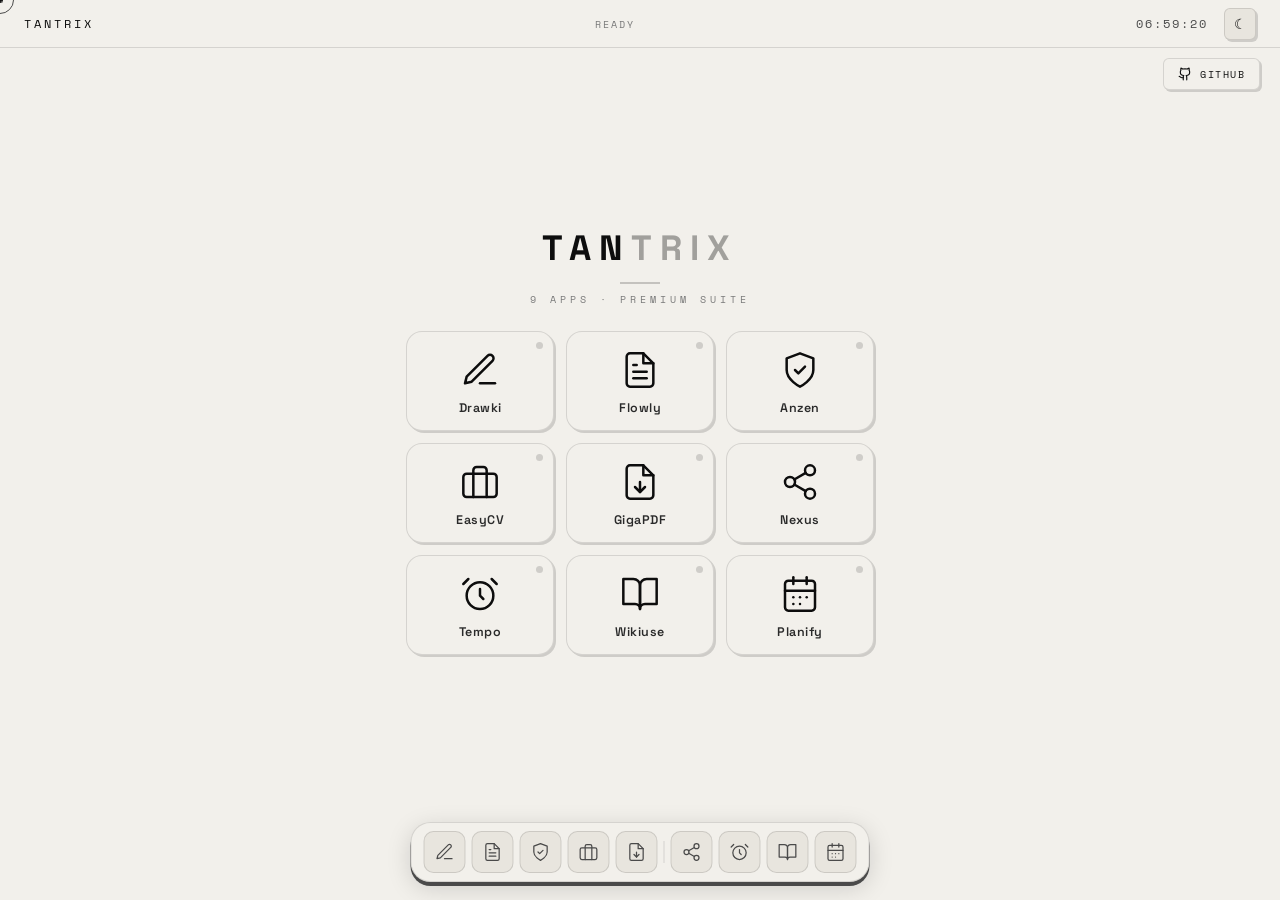
==== index.html @ 6dca3e29 "Update index.html" ====
<!DOCTYPE html>
<html lang="en">
<head>
<meta charset="UTF-8">
<meta name="viewport" content="width=device-width, initial-scale=1.0">
<title>Tantrix</title>
<link rel="preconnect" href="https://fonts.googleapis.com">
<link href="https://fonts.googleapis.com/css2?family=Space+Grotesk:wght@400;500;600;700&family=Space+Mono:wght@400;700&display=swap" rel="stylesheet">
<link rel="icon" href="/icon.png" sizes="48x48">
<style>
:root {
  --ink: #0d0d0d;
  --ink2: #2a2a2a;
  --ink3: #4a4a4a;
  --ink4: #7a7a7a;
  --paper: #f2f0eb;
  --paper2: #e8e5de;
  --paper3: #d8d5ce;
  --accent: #0d0d0d;
  --border: rgba(0,0,0,0.12);
  --shadow: 2px 2px 0 rgba(0,0,0,0.15);
  color-scheme: light dark;
}
[data-theme="dark"] {
  --ink: #f0ede6;
  --ink2: #d0cdc6;
  --ink3: #a0a09a;
  --ink4: #666662;
  --paper: #0f0f0e;
  --paper2: #1a1a18;
  --paper3: #242422;
  --border: rgba(255,255,255,0.1);
  --shadow: 2px 2px 0 rgba(255,255,255,0.06);
}
*, *::before, *::after { box-sizing: border-box; margin: 0; padding: 0; }
html, body {
  width: 100%; min-height: 100vh;
  background: var(--paper);
  color: var(--ink);
  font-family: 'Space Grotesk', sans-serif;
  cursor: none;
  user-select: none;
  overflow-x: hidden;
  transition: background 0.3s, color 0.3s;
}

/* CURSOR */
#cur-dot, #cur-ring {
  position: fixed;
  border-radius: 50%;
  pointer-events: none;
  z-index: 99999;
  transform: translate(-50%,-50%);
  top: 0; left: 0;
  will-change: transform;
}
#cur-dot {
  width: 5px; height: 5px;
  background: var(--ink);
  transition: transform .08s, opacity .2s;
}
#cur-ring {
  width: 28px; height: 28px;
  border: 1.5px solid var(--ink3);
  transition: width .22s cubic-bezier(.23,1,.32,1), height .22s cubic-bezier(.23,1,.32,1), border-color .22s, opacity .2s;
}
body.hovering #cur-ring { width: 44px; height: 44px; border-color: var(--ink); }
body.clicking #cur-dot { transform: translate(-50%,-50%) scale(2); background: var(--ink2); }

/* TOPBAR */
#topbar {
  position: fixed; top: 0; left: 0; right: 0; z-index: 200;
  height: 48px;
  display: flex; align-items: center; justify-content: space-between;
  padding: 0 24px;
  background: var(--paper);
  border-bottom: 1px solid var(--border);
  animation: slideDown .5s cubic-bezier(.23,1,.32,1) backwards;
}
@keyframes slideDown { from { transform: translateY(-100%); opacity: 0; } to { transform: translateY(0); opacity: 1; } }
.topbar-logo {
  font-family: 'Space Mono', monospace;
  font-size: .72rem; letter-spacing: 3px; text-transform: uppercase;
  color: var(--ink); display: flex; align-items: center; gap: 10px;
}
.logo-mark {
  width: 20px; height: 20px;
  border: 1.5px solid var(--ink);
  border-radius: 4px;
  display: flex; align-items: center; justify-content: center;
}
.logo-mark-inner { width: 8px; height: 8px; background: var(--ink); border-radius: 2px; }
.topbar-status {
  font-family: 'Space Mono', monospace;
  font-size: .65rem; letter-spacing: 2px; color: var(--ink4); text-transform: uppercase;
}
.topbar-right { display: flex; align-items: center; gap: 16px; }
#clock {
  font-family: 'Space Mono', monospace;
  font-size: .72rem; color: var(--ink3); letter-spacing: 2px;
}
#themeBtn {
  width: 32px; height: 32px;
  border: 1px solid var(--border);
  border-radius: 6px;
  background: var(--paper2);
  color: var(--ink);
  cursor: pointer;
  display: flex; align-items: center; justify-content: center;
  font-size: 14px;
  transition: background .2s, border-color .2s;
  box-shadow: var(--shadow);
}
#themeBtn:hover { background: var(--paper3); }

/* GITHUB BUTTON */
.git-btn {
  position: fixed; top: 58px; right: 20px; z-index: 201;
  display: flex; align-items: center; gap: 8px;
  padding: 7px 14px;
  font-family: 'Space Mono', monospace;
  font-size: .65rem; letter-spacing: 1.5px; text-transform: uppercase;
  text-decoration: none; color: var(--ink);
  background: var(--paper);
  border: 1px solid var(--border);
  border-radius: 6px;
  box-shadow: var(--shadow);
  transition: transform .12s, box-shadow .12s;
  animation: fadeInRight .6s .2s cubic-bezier(.23,1,.32,1) backwards;
}
@keyframes fadeInRight { from { transform: translateX(20px); opacity: 0; } to { transform: translateX(0); opacity: 1; } }
.git-btn:hover { transform: translate(-1px,-1px); box-shadow: 3px 3px 0 var(--ink3); }
.git-btn:active { transform: translate(1px,1px); box-shadow: 0 0 0 transparent; }
.git-btn svg { width: 14px; height: 14px; flex-shrink: 0; stroke: var(--ink); }

/* MAIN */
#stage {
  position: relative; z-index: 10;
  display: flex; flex-direction: column;
  align-items: center; justify-content: center;
  min-height: 100vh;
  padding: 60px 24px 80px;
  gap: 1.5rem;
}

/* WORDMARK */
.wordmark { text-align: center; animation: wordmarkIn .7s cubic-bezier(.23,1,.32,1) .1s backwards; }
@keyframes wordmarkIn { from { opacity: 0; transform: translateY(-16px); } to { opacity: 1; transform: translateY(0); } }
.wordmark h1 {
  font-size: clamp(1.4rem, 3.5vw, 2.2rem);
  font-weight: 700; letter-spacing: 8px; text-transform: uppercase; color: var(--ink);
}
.wordmark h1 span { opacity: 0.35; }
.wordmark p {
  font-family: 'Space Mono', monospace;
  font-size: .62rem; letter-spacing: 4px; color: var(--ink4);
  margin-top: 8px; text-transform: uppercase;
}
.wordmark-line {
  width: 40px; height: 1.5px; background: var(--ink); margin: 12px auto 0; opacity: 0.2;
}

/* APP GRID */
.app-grid {
  display: grid;
  grid-template-columns: repeat(3, 148px);
  gap: 12px;
  animation: gridIn .6s cubic-bezier(.23,1,.32,1) .2s backwards;
}
@keyframes gridIn { from { opacity: 0; transform: translateY(20px); } to { opacity: 1; transform: translateY(0); } }
@media (max-width: 520px) { .app-grid { grid-template-columns: repeat(3, 1fr); width: 100%; } }
@media (max-width: 360px) { .app-grid { grid-template-columns: repeat(2, 130px); gap: 10px; } }

.app-card {
  position: relative;
  padding: 18px 14px 14px;
  background: var(--paper);
  border: 1px solid var(--border);
  border-radius: 16px;
  display: flex; flex-direction: column;
  align-items: center; gap: 10px;
  cursor: pointer;
  box-shadow: var(--shadow);
  transition: transform .25s cubic-bezier(.23,1,.32,1), box-shadow .25s, background .2s;
  animation: cardPop .5s cubic-bezier(.23,1,.32,1) backwards;
  overflow: hidden;
}
@keyframes cardPop { from { opacity: 0; transform: translateY(12px) scale(.96); } to { opacity: 1; transform: translateY(0) scale(1); } }
.app-card:hover {
  transform: translate(-2px,-3px);
  box-shadow: 4px 5px 0 var(--ink3);
  background: var(--paper2);
}
.app-card:active {
  transform: translate(1px,1px);
  box-shadow: 1px 1px 0 var(--ink4);
}
.app-card-tag {
  position: absolute; top: 10px; right: 10px;
  width: 7px; height: 7px; border-radius: 50%;
  background: var(--ink); opacity: 0.15;
}
.app-card:hover .app-card-tag { opacity: 0.6; }
.app-icon {
  width: 40px; height: 40px; color: var(--ink);
  transition: transform .25s cubic-bezier(.23,1,.32,1);
}
.app-icon svg { width: 100%; height: 100%; stroke-width: 1.5; }
.app-card:hover .app-icon { transform: scale(1.1) translateY(-2px); }
.app-label {
  font-size: .78rem; font-weight: 600; letter-spacing: .5px; color: var(--ink2);
  transition: color .2s;
}
.app-card:hover .app-label { color: var(--ink); }

/* RIPPLE */
.ripple {
  position: absolute; border-radius: 50%;
  background: rgba(0,0,0,0.06);
  transform: scale(0);
  animation: rippleAnim .5s ease-out forwards;
  pointer-events: none; z-index: 5;
}
[data-theme="dark"] .ripple { background: rgba(255,255,255,0.06); }
@keyframes rippleAnim { to { transform: scale(5); opacity: 0; } }

/* DOCK */
.dock-wrap {
  position: fixed; bottom: 18px; left: 50%;
  transform: translateX(-50%); z-index: 200;
  animation: dockUp .6s cubic-bezier(.23,1,.32,1) .35s backwards;
}
@keyframes dockUp { from { transform: translate(-50%, 50px); opacity: 0; } to { transform: translate(-50%, 0); opacity: 1; } }
.dock {
  display: flex; align-items: flex-end; gap: 6px;
  padding: 8px 12px;
  background: var(--paper);
  border: 1px solid var(--border);
  border-radius: 20px;
  box-shadow: 0 4px 0 var(--ink3), 0 6px 24px rgba(0,0,0,0.15);
}
.di {
  position: relative;
  width: 42px; height: 42px;
  border-radius: 10px;
  background: var(--paper2);
  border: 1px solid var(--border);
  display: flex; align-items: center; justify-content: center;
  color: var(--ink3); cursor: pointer;
  transform-origin: bottom center;
  transition: background .18s, color .18s, border-color .18s;
  flex-shrink: 0;
}
.di svg { width: 20px; height: 20px; stroke-width: 1.5; }
.di:hover { background: var(--paper3); color: var(--ink); border-color: var(--ink4); }
.di-tip {
  position: absolute; bottom: calc(100% + 10px);
  left: 50%; transform: translateX(-50%) translateY(6px);
  background: var(--ink); color: var(--paper);
  padding: 4px 10px; border-radius: 6px;
  font-size: .65rem; font-weight: 600; letter-spacing: .5px; white-space: nowrap;
  pointer-events: none; opacity: 0;
  transition: opacity .15s, transform .15s cubic-bezier(.23,1,.32,1);
}
.di-tip::after {
  content: ''; position: absolute; top: 100%; left: 50%;
  transform: translateX(-50%);
  border: 4px solid transparent; border-top-color: var(--ink);
}
.di:hover .di-tip { opacity: 1; transform: translateX(-50%) translateY(0); }
.dock-sep { width: 1px; height: 22px; background: var(--border); align-self: center; flex-shrink: 0; }

/* LOADER */
#loader {
  position: fixed; inset: 0;
  background: var(--paper);
  z-index: 9998;
  display: flex; flex-direction: column;
  align-items: center; justify-content: center; gap: 20px;
  pointer-events: none; opacity: 0;
  transition: opacity .25s ease;
}
#loader.show { opacity: 1; pointer-events: auto; }
.loader-icon { width: 56px; height: 56px; color: var(--ink); animation: loaderFloat 2s ease-in-out infinite; }
.loader-icon svg { width: 100%; height: 100%; stroke-width: 1.4; }
@keyframes loaderFloat { 0%,100% { transform: translateY(0); } 50% { transform: translateY(-8px); } }
.loader-name {
  font-family: 'Space Mono', monospace;
  font-size: .75rem; letter-spacing: 3px; text-transform: uppercase; color: var(--ink3);
}
.loader-bar-bg { width: 180px; height: 2px; background: var(--paper3); border-radius: 2px; overflow: hidden; }
.loader-bar-fill { height: 100%; width: 0%; background: var(--ink); border-radius: 2px; transition: width .75s cubic-bezier(.65,0,.35,1); }

/* STAGGER */
.stagger-1 { animation-delay: .04s !important; }
.stagger-2 { animation-delay: .08s !important; }
.stagger-3 { animation-delay: .12s !important; }
.stagger-4 { animation-delay: .16s !important; }
.stagger-5 { animation-delay: .20s !important; }
.stagger-6 { animation-delay: .24s !important; }
.stagger-7 { animation-delay: .28s !important; }
.stagger-8 { animation-delay: .32s !important; }
.stagger-9 { animation-delay: .36s !important; }
</style>
</head>
<body>

<div id="cur-dot"></div>
<div id="cur-ring"></div>

<header id="topbar">
  <div class="topbar-logo">
    Tantrix
  </div>
  <div class="topbar-status" id="statusText">Ready</div>
  <div class="topbar-right">
    <div id="clock">--:--:--</div>
    <button id="themeBtn" class="hover-target" title="Toggle theme">☀</button>
  </div>
</header>

<a href="https://github.com/Atromost" target="_blank" class="git-btn hover-target">
  <svg xmlns="http://www.w3.org/2000/svg" viewBox="0 0 24 24" fill="none" stroke-width="2" stroke-linecap="round" stroke-linejoin="round">
    <path d="M15 22v-4a4.8 4.8 0 0 0-1-3.5c3 0 6-2 6-5.5.08-1.25-.27-2.48-1-3.5.28-1.15.28-2.35 0-3.5 0 0-1 0-3 1.5-2.64-.5-5.36-.5-8 0C6 2 5 2 5 2c-.3 1.15-.3 2.35 0 3.5A5.403 5.403 0 0 0 4 9c0 3.5 3 5.5 6 5.5-.39.49-.68 1.05-.85 1.65-.17.6-.22 1.23-.15 1.85v4"/>
    <path d="M9 18c-4.51 2-5-2-7-2"/>
  </svg>
  GitHub
</a>

<main id="stage">
  <div class="wordmark">
    <h1>Tan<span>trix</span></h1>
    <div class="wordmark-line"></div>
    <p>9 apps · Premium Suite</p>
  </div>
  <div class="app-grid" id="appGrid"></div>
</main>

<div class="dock-wrap">
  <nav class="dock" id="dock"></nav>
</div>

<div id="loader">
  <div class="loader-icon" id="loaderIcon"></div>
  <div class="loader-name" id="loaderName">Launching…</div>
  <div class="loader-bar-bg"><div class="loader-bar-fill" id="loaderBar"></div></div>
</div>

<script>
const APPS = [
  { id:'drawkiboard', name:'Drawki',  url:'Drawkiboard.html',
    icon:`<svg xmlns="http://www.w3.org/2000/svg" viewBox="0 0 24 24" fill="none" stroke="currentColor"><path stroke-linecap="round" stroke-linejoin="round" d="M12 20h9"/><path stroke-linecap="round" stroke-linejoin="round" d="M16.5 3.5a2.121 2.121 0 0 1 3 3L7 19l-4 1 1-4L16.5 3.5z"/></svg>` },
  { id:'flowlynotes', name:'Flowly',  url:'Flowlynotes.html',
    icon:`<svg xmlns="http://www.w3.org/2000/svg" viewBox="0 0 24 24" fill="none" stroke="currentColor"><path stroke-linecap="round" stroke-linejoin="round" d="M14 2H6a2 2 0 0 0-2 2v16a2 2 0 0 0 2 2h12a2 2 0 0 0 2-2V8z"/><path stroke-linecap="round" stroke-linejoin="round" d="M14 2v6h6"/><line stroke-linecap="round" stroke-linejoin="round" x1="16" x2="8" y1="13" y2="13"/><line stroke-linecap="round" stroke-linejoin="round" x1="16" x2="8" y1="17" y2="17"/><line stroke-linecap="round" stroke-linejoin="round" x1="10" x2="8" y1="9" y2="9"/></svg>` },
  { id:'anzen',       name:'Anzen',   url:'anzen.html',
    icon:`<svg xmlns="http://www.w3.org/2000/svg" viewBox="0 0 24 24" fill="none" stroke="currentColor"><path stroke-linecap="round" stroke-linejoin="round" d="M12 22s8-4 8-10V5l-8-3-8 3v7c0 6 8 10 8 10z"/><path stroke-linecap="round" stroke-linejoin="round" d="m9 12 2 2 4-4"/></svg>` },
  { id:'easycv',      name:'EasyCV',  url:'easycv.html',
    icon:`<svg xmlns="http://www.w3.org/2000/svg" viewBox="0 0 24 24" fill="none" stroke="currentColor"><rect stroke-linecap="round" stroke-linejoin="round" width="20" height="14" x="2" y="7" rx="2" ry="2"/><path stroke-linecap="round" stroke-linejoin="round" d="M16 21V5a2 2 0 0 0-2-2h-4a2 2 0 0 0-2 2v16"/></svg>` },
  { id:'gigapdf',     name:'GigaPDF', url:'gigapdf.html',
    icon:`<svg xmlns="http://www.w3.org/2000/svg" viewBox="0 0 24 24" fill="none" stroke="currentColor"><path stroke-linecap="round" stroke-linejoin="round" d="M14 2H6a2 2 0 0 0-2 2v16a2 2 0 0 0 2 2h12a2 2 0 0 0 2-2V8z"/><path stroke-linecap="round" stroke-linejoin="round" d="M14 2v6h6"/><line stroke-linecap="round" stroke-linejoin="round" x1="12" x2="12" y1="18" y2="12"/><polyline stroke-linecap="round" stroke-linejoin="round" points="9 15 12 18 15 15"/></svg>` },
  { id:'nexus',       name:'Nexus',   url:'nexus.html',
    icon:`<svg xmlns="http://www.w3.org/2000/svg" viewBox="0 0 24 24" fill="none" stroke="currentColor"><circle stroke-linecap="round" stroke-linejoin="round" cx="18" cy="5" r="3"/><circle stroke-linecap="round" stroke-linejoin="round" cx="6" cy="12" r="3"/><circle stroke-linecap="round" stroke-linejoin="round" cx="18" cy="19" r="3"/><line stroke-linecap="round" stroke-linejoin="round" x1="8.59" x2="15.42" y1="13.51" y2="17.49"/><line stroke-linecap="round" stroke-linejoin="round" x1="15.41" x2="8.59" y1="6.51" y2="10.49"/></svg>` },
  { id:'stopwatch',   name:'Tempo',   url:'stopwatch.html',
    icon:`<svg xmlns="http://www.w3.org/2000/svg" viewBox="0 0 24 24" fill="none" stroke="currentColor"><circle stroke-linecap="round" stroke-linejoin="round" cx="12" cy="13" r="8"/><path stroke-linecap="round" stroke-linejoin="round" d="M12 9v4l2 2"/><path stroke-linecap="round" stroke-linejoin="round" d="M5 3 2 6"/><path stroke-linecap="round" stroke-linejoin="round" d="m22 6-3-3"/></svg>` },
  { id:'wikiuse',     name:'Wikiuse', url:'wikiuse.html',
    icon:`<svg xmlns="http://www.w3.org/2000/svg" viewBox="0 0 24 24" fill="none" stroke="currentColor"><path stroke-linecap="round" stroke-linejoin="round" d="M2 3h6a4 4 0 0 1 4 4v14a3 3 0 0 0-3-3H2z"/><path stroke-linecap="round" stroke-linejoin="round" d="M22 3h-6a4 4 0 0 0-4 4v14a3 3 0 0 1 3-3h7z"/></svg>` },
  { id:'planify',     name:'Planify', url:'planify.html',
    icon:`<svg xmlns="http://www.w3.org/2000/svg" viewBox="0 0 24 24" fill="none" stroke="currentColor"><rect stroke-linecap="round" stroke-linejoin="round" x="3" y="4" width="18" height="18" rx="2" ry="2"/><line stroke-linecap="round" stroke-linejoin="round" x1="16" x2="16" y1="2" y2="6"/><line stroke-linecap="round" stroke-linejoin="round" x1="8" x2="8" y1="2" y2="6"/><line stroke-linecap="round" stroke-linejoin="round" x1="3" x2="21" y1="10" y2="10"/><path stroke-linecap="round" stroke-linejoin="round" d="M8 14h.01"/><path stroke-linecap="round" stroke-linejoin="round" d="M12 14h.01"/><path stroke-linecap="round" stroke-linejoin="round" d="M16 14h.01"/><path stroke-linecap="round" stroke-linejoin="round" d="M8 18h.01"/><path stroke-linecap="round" stroke-linejoin="round" d="M12 18h.01"/></svg>` }
];

const grid = document.getElementById('appGrid');
const dock = document.getElementById('dock');

APPS.forEach((app, i) => {
  const card = document.createElement('div');
  card.className = `app-card hover-target stagger-${i+1}`;
  card.innerHTML = `<div class="app-card-tag"></div><div class="app-icon">${app.icon}</div><span class="app-label">${app.name}</span>`;
  card.addEventListener('click', e => { ripple(card, e); launch(app); });
  grid.appendChild(card);

  if (i === 5) { const sep = document.createElement('div'); sep.className = 'dock-sep'; dock.appendChild(sep); }
  const di = document.createElement('div');
  di.className = 'di hover-target';
  di.innerHTML = `${app.icon}<div class="di-tip">${app.name}</div>`;
  di.addEventListener('click', () => launch(app));
  dock.appendChild(di);
});

/* DOCK MAGNIFICATION */
const dockEl = document.getElementById('dock');
const diItems = dockEl.querySelectorAll('.di');
dockEl.addEventListener('mousemove', e => {
  diItems.forEach(item => {
    const r = item.getBoundingClientRect();
    const cx = r.left + r.width / 2;
    const dist = Math.abs(e.clientX - cx);
    const INFLUENCE = 110;
    let s = dist < INFLUENCE ? 1 + 0.4 * (0.5 + 0.5 * Math.cos((dist / INFLUENCE) * Math.PI)) : 1;
    item.style.transform = `scale(${s}) translateY(${-(s-1)*12}px)`;
  });
});
dockEl.addEventListener('mouseleave', () => { diItems.forEach(item => { item.style.transform = ''; }); });

/* LAUNCHER */
const loader = document.getElementById('loader');
const loaderIcon = document.getElementById('loaderIcon');
const loaderName = document.getElementById('loaderName');
const loaderBar = document.getElementById('loaderBar');
const statusTxt = document.getElementById('statusText');

function launch(app) {
  loaderIcon.innerHTML = app.icon;
  loaderName.textContent = `Starting ${app.name}…`;
  loaderBar.style.width = '0%';
  loader.classList.add('show');
  statusTxt.textContent = `Loading ${app.name}`;
  setTimeout(() => { loaderBar.style.width = '100%'; }, 60);
  setTimeout(() => { window.location.href = app.url; }, 950);
}

/* RIPPLE */
function ripple(el, e) {
  const r = el.getBoundingClientRect();
  const rip = document.createElement('div');
  rip.className = 'ripple';
  rip.style.cssText = `left:${e.clientX - r.left}px;top:${e.clientY - r.top}px;width:${r.width}px;height:${r.width}px;margin-left:-${r.width/2}px;margin-top:-${r.width/2}px;`;
  el.appendChild(rip);
  rip.addEventListener('animationend', () => rip.remove());
}

/* CLOCK */
const clockEl = document.getElementById('clock');
function updateClock() {
  const now = new Date();
  clockEl.textContent = [now.getHours(), now.getMinutes(), now.getSeconds()].map(n => String(n).padStart(2,'0')).join(':');
}
updateClock(); setInterval(updateClock, 1000);

/* THEME TOGGLE */
const themeBtn = document.getElementById('themeBtn');
let dark = window.matchMedia('(prefers-color-scheme: dark)').matches;
function applyTheme() {
  document.documentElement.setAttribute('data-theme', dark ? 'dark' : 'light');
  themeBtn.textContent = dark ? '☀' : '☾';
}
applyTheme();
themeBtn.addEventListener('click', () => { dark = !dark; applyTheme(); });

/* CURSOR */
(function() {
  const dot = document.getElementById('cur-dot');
  const ring = document.getElementById('cur-ring');
  let mx = 0, my = 0, rx = 0, ry = 0;
  window.addEventListener('mousemove', e => {
    mx = e.clientX; my = e.clientY;
    dot.style.transform = `translate(calc(${mx}px - 50%), calc(${my}px - 50%))`;
  });
  document.querySelectorAll('.hover-target').forEach(el => {
    el.addEventListener('mouseenter', () => document.body.classList.add('hovering'));
    el.addEventListener('mouseleave', () => document.body.classList.remove('hovering'));
  });
  window.addEventListener('mousedown', () => document.body.classList.add('clicking'));
  window.addEventListener('mouseup', () => document.body.classList.remove('clicking'));
  (function frame() {
    rx += (mx - rx) * .13; ry += (my - ry) * .13;
    ring.style.transform = `translate(calc(${rx}px - 50%), calc(${ry}px - 50%))`;
    requestAnimationFrame(frame);
  })();
  document.addEventListener('mouseleave', () => { dot.style.opacity='0'; ring.style.opacity='0'; });
  document.addEventListener('mouseenter', () => { dot.style.opacity='1'; ring.style.opacity='1'; });
})();
</script>
</body>
</html>
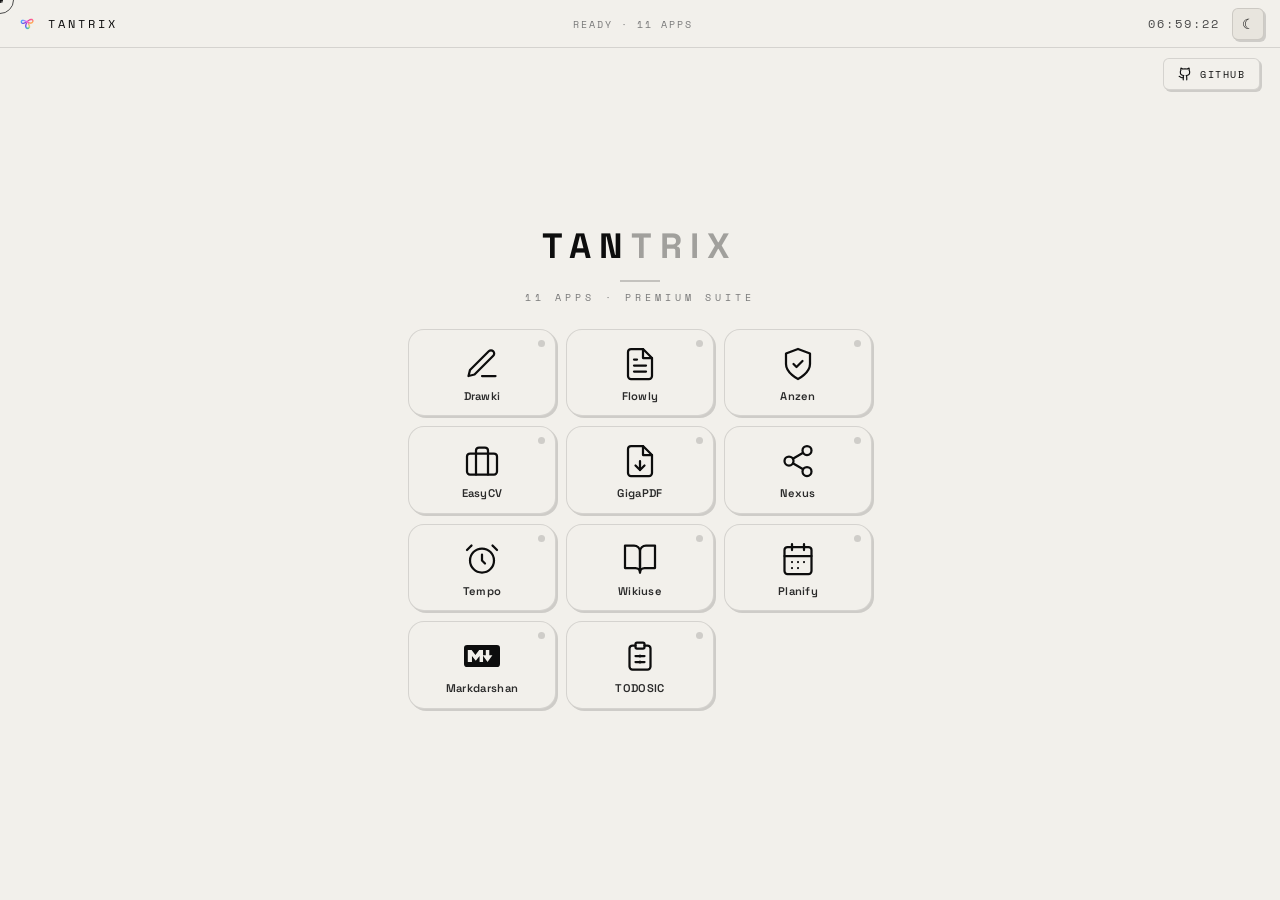
==== commit 8bbf7619: "Update index.html" ====
--- a/index.html
+++ b/index.html
@@ -2,11 +2,11 @@
 <html lang="en">
 <head>
 <meta charset="UTF-8">
-<meta name="viewport" content="width=device-width, initial-scale=1.0">
-<title>Tantrix</title>
+<meta name="viewport" content="width=device-width, initial-scale=1.0, maximum-scale=1.0, user-scalable=no">
+<title>Tantrix · premium suite</title>
 <link rel="preconnect" href="https://fonts.googleapis.com">
 <link href="https://fonts.googleapis.com/css2?family=Space+Grotesk:wght@400;500;600;700&family=Space+Mono:wght@400;700&display=swap" rel="stylesheet">
-<link rel="icon" href="/icon.png" sizes="48x48">
+<link rel="icon" href="icon.png" sizes="48x48">
 <style>
 :root {
   --ink: #0d0d0d;
@@ -38,13 +38,13 @@
   background: var(--paper);
   color: var(--ink);
   font-family: 'Space Grotesk', sans-serif;
-  cursor: none;
   user-select: none;
   overflow-x: hidden;
   transition: background 0.3s, color 0.3s;
 }
-
-/* CURSOR */
+@media (pointer: fine) { html, body { cursor: none; } }
+
+/* CURSOR — desktop only */
 #cur-dot, #cur-ring {
   position: fixed;
   border-radius: 50%;
@@ -64,6 +64,7 @@
   border: 1.5px solid var(--ink3);
   transition: width .22s cubic-bezier(.23,1,.32,1), height .22s cubic-bezier(.23,1,.32,1), border-color .22s, opacity .2s;
 }
+@media (pointer: coarse) { #cur-dot, #cur-ring { display: none; } }
 body.hovering #cur-ring { width: 44px; height: 44px; border-color: var(--ink); }
 body.clicking #cur-dot { transform: translate(-50%,-50%) scale(2); background: var(--ink2); }
 
@@ -72,7 +73,7 @@
   position: fixed; top: 0; left: 0; right: 0; z-index: 200;
   height: 48px;
   display: flex; align-items: center; justify-content: space-between;
-  padding: 0 24px;
+  padding: 0 16px;
   background: var(--paper);
   border-bottom: 1px solid var(--border);
   animation: slideDown .5s cubic-bezier(.23,1,.32,1) backwards;
@@ -83,18 +84,26 @@
   font-size: .72rem; letter-spacing: 3px; text-transform: uppercase;
   color: var(--ink); display: flex; align-items: center; gap: 10px;
 }
+/* REPLACED: logo-mark now shows icon.png */
 .logo-mark {
-  width: 20px; height: 20px;
-  border: 1.5px solid var(--ink);
-  border-radius: 4px;
-  display: flex; align-items: center; justify-content: center;
-}
-.logo-mark-inner { width: 8px; height: 8px; background: var(--ink); border-radius: 2px; }
+  width: 22px;
+  height: 22px;
+  display: flex;
+  align-items: center;
+  justify-content: center;
+}
+.logo-mark img {
+  width: 100%;
+  height: 100%;
+  object-fit: contain;
+  display: block;
+}
 .topbar-status {
   font-family: 'Space Mono', monospace;
   font-size: .65rem; letter-spacing: 2px; color: var(--ink4); text-transform: uppercase;
 }
-.topbar-right { display: flex; align-items: center; gap: 16px; }
+@media (max-width: 400px) { .topbar-status { display: none; } }
+.topbar-right { display: flex; align-items: center; gap: 12px; }
 #clock {
   font-family: 'Space Mono', monospace;
   font-size: .72rem; color: var(--ink3); letter-spacing: 2px;
@@ -110,6 +119,7 @@
   font-size: 14px;
   transition: background .2s, border-color .2s;
   box-shadow: var(--shadow);
+  -webkit-tap-highlight-color: transparent;
 }
 #themeBtn:hover { background: var(--paper3); }
 
@@ -127,7 +137,9 @@
   box-shadow: var(--shadow);
   transition: transform .12s, box-shadow .12s;
   animation: fadeInRight .6s .2s cubic-bezier(.23,1,.32,1) backwards;
-}
+  -webkit-tap-highlight-color: transparent;
+}
+@media (max-width: 480px) { .git-btn { display: none; } }
 @keyframes fadeInRight { from { transform: translateX(20px); opacity: 0; } to { transform: translateX(0); opacity: 1; } }
 .git-btn:hover { transform: translate(-1px,-1px); box-shadow: 3px 3px 0 var(--ink3); }
 .git-btn:active { transform: translate(1px,1px); box-shadow: 0 0 0 transparent; }
@@ -139,7 +151,7 @@
   display: flex; flex-direction: column;
   align-items: center; justify-content: center;
   min-height: 100vh;
-  padding: 60px 24px 80px;
+  padding: 72px 16px 40px;
   gap: 1.5rem;
 }
 
@@ -160,30 +172,36 @@
   width: 40px; height: 1.5px; background: var(--ink); margin: 12px auto 0; opacity: 0.2;
 }
 
-/* APP GRID */
+/* APP GRID — 11 apps */
 .app-grid {
   display: grid;
-  grid-template-columns: repeat(3, 148px);
-  gap: 12px;
+  grid-template-columns: repeat(3, minmax(100px, 148px));
+  gap: 10px;
+  width: 100%;
+  max-width: 520px;
+  justify-content: center;
   animation: gridIn .6s cubic-bezier(.23,1,.32,1) .2s backwards;
 }
 @keyframes gridIn { from { opacity: 0; transform: translateY(20px); } to { opacity: 1; transform: translateY(0); } }
-@media (max-width: 520px) { .app-grid { grid-template-columns: repeat(3, 1fr); width: 100%; } }
-@media (max-width: 360px) { .app-grid { grid-template-columns: repeat(2, 130px); gap: 10px; } }
+@media (max-width: 400px) {
+  .app-grid { grid-template-columns: repeat(3, 1fr); gap: 8px; }
+}
 
 .app-card {
   position: relative;
-  padding: 18px 14px 14px;
+  padding: 16px 8px 12px;
   background: var(--paper);
   border: 1px solid var(--border);
   border-radius: 16px;
   display: flex; flex-direction: column;
-  align-items: center; gap: 10px;
+  align-items: center; gap: 8px;
   cursor: pointer;
   box-shadow: var(--shadow);
   transition: transform .25s cubic-bezier(.23,1,.32,1), box-shadow .25s, background .2s;
   animation: cardPop .5s cubic-bezier(.23,1,.32,1) backwards;
   overflow: hidden;
+  -webkit-tap-highlight-color: transparent;
+  touch-action: manipulation;
 }
 @keyframes cardPop { from { opacity: 0; transform: translateY(12px) scale(.96); } to { opacity: 1; transform: translateY(0) scale(1); } }
 .app-card:hover {
@@ -194,6 +212,7 @@
 .app-card:active {
   transform: translate(1px,1px);
   box-shadow: 1px 1px 0 var(--ink4);
+  background: var(--paper2);
 }
 .app-card-tag {
   position: absolute; top: 10px; right: 10px;
@@ -202,14 +221,15 @@
 }
 .app-card:hover .app-card-tag { opacity: 0.6; }
 .app-icon {
-  width: 40px; height: 40px; color: var(--ink);
+  width: 36px; height: 36px; color: var(--ink); display: flex; align-items: center; justify-content: center;
   transition: transform .25s cubic-bezier(.23,1,.32,1);
 }
-.app-icon svg { width: 100%; height: 100%; stroke-width: 1.5; }
+.app-icon svg { width: 100%; height: 100%; stroke-width: 1.5; overflow: visible; }
 .app-card:hover .app-icon { transform: scale(1.1) translateY(-2px); }
 .app-label {
-  font-size: .78rem; font-weight: 600; letter-spacing: .5px; color: var(--ink2);
-  transition: color .2s;
+  font-size: .7rem; font-weight: 600; letter-spacing: .3px; color: var(--ink2);
+  transition: color .2s; text-align: center; line-height: 1.2;
+  word-break: break-word;
 }
 .app-card:hover .app-label { color: var(--ink); }
 
@@ -223,52 +243,6 @@
 }
 [data-theme="dark"] .ripple { background: rgba(255,255,255,0.06); }
 @keyframes rippleAnim { to { transform: scale(5); opacity: 0; } }
-
-/* DOCK */
-.dock-wrap {
-  position: fixed; bottom: 18px; left: 50%;
-  transform: translateX(-50%); z-index: 200;
-  animation: dockUp .6s cubic-bezier(.23,1,.32,1) .35s backwards;
-}
-@keyframes dockUp { from { transform: translate(-50%, 50px); opacity: 0; } to { transform: translate(-50%, 0); opacity: 1; } }
-.dock {
-  display: flex; align-items: flex-end; gap: 6px;
-  padding: 8px 12px;
-  background: var(--paper);
-  border: 1px solid var(--border);
-  border-radius: 20px;
-  box-shadow: 0 4px 0 var(--ink3), 0 6px 24px rgba(0,0,0,0.15);
-}
-.di {
-  position: relative;
-  width: 42px; height: 42px;
-  border-radius: 10px;
-  background: var(--paper2);
-  border: 1px solid var(--border);
-  display: flex; align-items: center; justify-content: center;
-  color: var(--ink3); cursor: pointer;
-  transform-origin: bottom center;
-  transition: background .18s, color .18s, border-color .18s;
-  flex-shrink: 0;
-}
-.di svg { width: 20px; height: 20px; stroke-width: 1.5; }
-.di:hover { background: var(--paper3); color: var(--ink); border-color: var(--ink4); }
-.di-tip {
-  position: absolute; bottom: calc(100% + 10px);
-  left: 50%; transform: translateX(-50%) translateY(6px);
-  background: var(--ink); color: var(--paper);
-  padding: 4px 10px; border-radius: 6px;
-  font-size: .65rem; font-weight: 600; letter-spacing: .5px; white-space: nowrap;
-  pointer-events: none; opacity: 0;
-  transition: opacity .15s, transform .15s cubic-bezier(.23,1,.32,1);
-}
-.di-tip::after {
-  content: ''; position: absolute; top: 100%; left: 50%;
-  transform: translateX(-50%);
-  border: 4px solid transparent; border-top-color: var(--ink);
-}
-.di:hover .di-tip { opacity: 1; transform: translateX(-50%) translateY(0); }
-.dock-sep { width: 1px; height: 22px; background: var(--border); align-self: center; flex-shrink: 0; }
 
 /* LOADER */
 #loader {
@@ -291,16 +265,18 @@
 .loader-bar-bg { width: 180px; height: 2px; background: var(--paper3); border-radius: 2px; overflow: hidden; }
 .loader-bar-fill { height: 100%; width: 0%; background: var(--ink); border-radius: 2px; transition: width .75s cubic-bezier(.65,0,.35,1); }
 
-/* STAGGER */
-.stagger-1 { animation-delay: .04s !important; }
-.stagger-2 { animation-delay: .08s !important; }
-.stagger-3 { animation-delay: .12s !important; }
-.stagger-4 { animation-delay: .16s !important; }
-.stagger-5 { animation-delay: .20s !important; }
-.stagger-6 { animation-delay: .24s !important; }
-.stagger-7 { animation-delay: .28s !important; }
-.stagger-8 { animation-delay: .32s !important; }
-.stagger-9 { animation-delay: .36s !important; }
+/* STAGGER — 11 items */
+.stagger-1  { animation-delay: .04s !important; }
+.stagger-2  { animation-delay: .08s !important; }
+.stagger-3  { animation-delay: .12s !important; }
+.stagger-4  { animation-delay: .16s !important; }
+.stagger-5  { animation-delay: .20s !important; }
+.stagger-6  { animation-delay: .24s !important; }
+.stagger-7  { animation-delay: .28s !important; }
+.stagger-8  { animation-delay: .32s !important; }
+.stagger-9  { animation-delay: .36s !important; }
+.stagger-10 { animation-delay: .40s !important; }
+.stagger-11 { animation-delay: .44s !important; }
 </style>
 </head>
 <body>
@@ -310,9 +286,13 @@
 
 <header id="topbar">
   <div class="topbar-logo">
+    <!-- REPLACED: logo-mark now contains icon.png -->
+    <div class="logo-mark">
+      <img src="icon.png" alt="Tantrix logo">
+    </div>
     Tantrix
   </div>
-  <div class="topbar-status" id="statusText">Ready</div>
+  <div class="topbar-status" id="statusText">Ready · 11 apps</div>
   <div class="topbar-right">
     <div id="clock">--:--:--</div>
     <button id="themeBtn" class="hover-target" title="Toggle theme">☀</button>
@@ -331,14 +311,10 @@
   <div class="wordmark">
     <h1>Tan<span>trix</span></h1>
     <div class="wordmark-line"></div>
-    <p>9 apps · Premium Suite</p>
+    <p>11 apps · Premium Suite</p>
   </div>
   <div class="app-grid" id="appGrid"></div>
 </main>
-
-<div class="dock-wrap">
-  <nav class="dock" id="dock"></nav>
-</div>
 
 <div id="loader">
   <div class="loader-icon" id="loaderIcon"></div>
@@ -347,29 +323,34 @@
 </div>
 
 <script>
+// APPS ARRAY — includes TODOSIC
 const APPS = [
-  { id:'drawkiboard', name:'Drawki',  url:'Drawkiboard.html',
+  { id:'drawkiboard', name:'Drawki',      url:'Drawkiboard.html',
     icon:`<svg xmlns="http://www.w3.org/2000/svg" viewBox="0 0 24 24" fill="none" stroke="currentColor"><path stroke-linecap="round" stroke-linejoin="round" d="M12 20h9"/><path stroke-linecap="round" stroke-linejoin="round" d="M16.5 3.5a2.121 2.121 0 0 1 3 3L7 19l-4 1 1-4L16.5 3.5z"/></svg>` },
-  { id:'flowlynotes', name:'Flowly',  url:'Flowlynotes.html',
+  { id:'flowlynotes', name:'Flowly',      url:'Flowlynotes.html',
     icon:`<svg xmlns="http://www.w3.org/2000/svg" viewBox="0 0 24 24" fill="none" stroke="currentColor"><path stroke-linecap="round" stroke-linejoin="round" d="M14 2H6a2 2 0 0 0-2 2v16a2 2 0 0 0 2 2h12a2 2 0 0 0 2-2V8z"/><path stroke-linecap="round" stroke-linejoin="round" d="M14 2v6h6"/><line stroke-linecap="round" stroke-linejoin="round" x1="16" x2="8" y1="13" y2="13"/><line stroke-linecap="round" stroke-linejoin="round" x1="16" x2="8" y1="17" y2="17"/><line stroke-linecap="round" stroke-linejoin="round" x1="10" x2="8" y1="9" y2="9"/></svg>` },
-  { id:'anzen',       name:'Anzen',   url:'anzen.html',
+  { id:'anzen',       name:'Anzen',       url:'anzen.html',
     icon:`<svg xmlns="http://www.w3.org/2000/svg" viewBox="0 0 24 24" fill="none" stroke="currentColor"><path stroke-linecap="round" stroke-linejoin="round" d="M12 22s8-4 8-10V5l-8-3-8 3v7c0 6 8 10 8 10z"/><path stroke-linecap="round" stroke-linejoin="round" d="m9 12 2 2 4-4"/></svg>` },
-  { id:'easycv',      name:'EasyCV',  url:'easycv.html',
+  { id:'easycv',      name:'EasyCV',      url:'easycv.html',
     icon:`<svg xmlns="http://www.w3.org/2000/svg" viewBox="0 0 24 24" fill="none" stroke="currentColor"><rect stroke-linecap="round" stroke-linejoin="round" width="20" height="14" x="2" y="7" rx="2" ry="2"/><path stroke-linecap="round" stroke-linejoin="round" d="M16 21V5a2 2 0 0 0-2-2h-4a2 2 0 0 0-2 2v16"/></svg>` },
-  { id:'gigapdf',     name:'GigaPDF', url:'gigapdf.html',
+  { id:'gigapdf',     name:'GigaPDF',     url:'gigapdf.html',
     icon:`<svg xmlns="http://www.w3.org/2000/svg" viewBox="0 0 24 24" fill="none" stroke="currentColor"><path stroke-linecap="round" stroke-linejoin="round" d="M14 2H6a2 2 0 0 0-2 2v16a2 2 0 0 0 2 2h12a2 2 0 0 0 2-2V8z"/><path stroke-linecap="round" stroke-linejoin="round" d="M14 2v6h6"/><line stroke-linecap="round" stroke-linejoin="round" x1="12" x2="12" y1="18" y2="12"/><polyline stroke-linecap="round" stroke-linejoin="round" points="9 15 12 18 15 15"/></svg>` },
-  { id:'nexus',       name:'Nexus',   url:'nexus.html',
+  { id:'nexus',       name:'Nexus',       url:'nexus.html',
     icon:`<svg xmlns="http://www.w3.org/2000/svg" viewBox="0 0 24 24" fill="none" stroke="currentColor"><circle stroke-linecap="round" stroke-linejoin="round" cx="18" cy="5" r="3"/><circle stroke-linecap="round" stroke-linejoin="round" cx="6" cy="12" r="3"/><circle stroke-linecap="round" stroke-linejoin="round" cx="18" cy="19" r="3"/><line stroke-linecap="round" stroke-linejoin="round" x1="8.59" x2="15.42" y1="13.51" y2="17.49"/><line stroke-linecap="round" stroke-linejoin="round" x1="15.41" x2="8.59" y1="6.51" y2="10.49"/></svg>` },
-  { id:'stopwatch',   name:'Tempo',   url:'stopwatch.html',
+  { id:'stopwatch',   name:'Tempo',       url:'stopwatch.html',
     icon:`<svg xmlns="http://www.w3.org/2000/svg" viewBox="0 0 24 24" fill="none" stroke="currentColor"><circle stroke-linecap="round" stroke-linejoin="round" cx="12" cy="13" r="8"/><path stroke-linecap="round" stroke-linejoin="round" d="M12 9v4l2 2"/><path stroke-linecap="round" stroke-linejoin="round" d="M5 3 2 6"/><path stroke-linecap="round" stroke-linejoin="round" d="m22 6-3-3"/></svg>` },
-  { id:'wikiuse',     name:'Wikiuse', url:'wikiuse.html',
+  { id:'wikiuse',     name:'Wikiuse',     url:'wikiuse.html',
     icon:`<svg xmlns="http://www.w3.org/2000/svg" viewBox="0 0 24 24" fill="none" stroke="currentColor"><path stroke-linecap="round" stroke-linejoin="round" d="M2 3h6a4 4 0 0 1 4 4v14a3 3 0 0 0-3-3H2z"/><path stroke-linecap="round" stroke-linejoin="round" d="M22 3h-6a4 4 0 0 0-4 4v14a3 3 0 0 1 3-3h7z"/></svg>` },
-  { id:'planify',     name:'Planify', url:'planify.html',
-    icon:`<svg xmlns="http://www.w3.org/2000/svg" viewBox="0 0 24 24" fill="none" stroke="currentColor"><rect stroke-linecap="round" stroke-linejoin="round" x="3" y="4" width="18" height="18" rx="2" ry="2"/><line stroke-linecap="round" stroke-linejoin="round" x1="16" x2="16" y1="2" y2="6"/><line stroke-linecap="round" stroke-linejoin="round" x1="8" x2="8" y1="2" y2="6"/><line stroke-linecap="round" stroke-linejoin="round" x1="3" x2="21" y1="10" y2="10"/><path stroke-linecap="round" stroke-linejoin="round" d="M8 14h.01"/><path stroke-linecap="round" stroke-linejoin="round" d="M12 14h.01"/><path stroke-linecap="round" stroke-linejoin="round" d="M16 14h.01"/><path stroke-linecap="round" stroke-linejoin="round" d="M8 18h.01"/><path stroke-linecap="round" stroke-linejoin="round" d="M12 18h.01"/></svg>` }
+  { id:'planify',     name:'Planify',     url:'planify.html',
+    icon:`<svg xmlns="http://www.w3.org/2000/svg" viewBox="0 0 24 24" fill="none" stroke="currentColor"><rect stroke-linecap="round" stroke-linejoin="round" x="3" y="4" width="18" height="18" rx="2" ry="2"/><line stroke-linecap="round" stroke-linejoin="round" x1="16" x2="16" y1="2" y2="6"/><line stroke-linecap="round" stroke-linejoin="round" x1="8" x2="8" y1="2" y2="6"/><line stroke-linecap="round" stroke-linejoin="round" x1="3" x2="21" y1="10" y2="10"/><path stroke-linecap="round" stroke-linejoin="round" d="M8 14h.01"/><path stroke-linecap="round" stroke-linejoin="round" d="M12 14h.01"/><path stroke-linecap="round" stroke-linejoin="round" d="M16 14h.01"/><path stroke-linecap="round" stroke-linejoin="round" d="M8 18h.01"/><path stroke-linecap="round" stroke-linejoin="round" d="M12 18h.01"/></svg>` },
+  { id:'markdarshan', name:'Markdarshan', url:'markdarshan.html',
+    icon:`<svg xmlns="http://www.w3.org/2000/svg" viewBox="0 0 208 128" fill="none"><rect width="208" height="128" rx="18" fill="currentColor"/><path d="M22 98V30h22l22 28 22-28h22v68H90V64L68 92 46 64v34H22z" fill="var(--paper)"/><path d="M136 98l28-38h-18V30h-20v30h-18l28 38z" fill="var(--paper)"/></svg>` },
+  // TODOSIC — todo list app
+  { id:'todosic',     name:'TODOSIC',     url:'todosic.html',
+    icon:`<svg xmlns="http://www.w3.org/2000/svg" viewBox="0 0 24 24" fill="none" stroke="currentColor" stroke-width="1.5"><path stroke-linecap="round" stroke-linejoin="round" d="M9 5H7a2 2 0 0 0-2 2v12a2 2 0 0 0 2 2h10a2 2 0 0 0 2-2V7a2 2 0 0 0-2-2h-2"/><rect x="9" y="3" width="6" height="4" rx="1" stroke-linecap="round"/><path stroke-linecap="round" stroke-linejoin="round" d="M9 12h6M9 16h6"/><circle cx="12" cy="12" r="1" fill="currentColor" stroke="none"/><circle cx="12" cy="16" r="1" fill="currentColor" stroke="none"/></svg>` }
 ];
 
 const grid = document.getElementById('appGrid');
-const dock = document.getElementById('dock');
 
 APPS.forEach((app, i) => {
   const card = document.createElement('div');
@@ -377,36 +358,14 @@
   card.innerHTML = `<div class="app-card-tag"></div><div class="app-icon">${app.icon}</div><span class="app-label">${app.name}</span>`;
   card.addEventListener('click', e => { ripple(card, e); launch(app); });
   grid.appendChild(card);
-
-  if (i === 5) { const sep = document.createElement('div'); sep.className = 'dock-sep'; dock.appendChild(sep); }
-  const di = document.createElement('div');
-  di.className = 'di hover-target';
-  di.innerHTML = `${app.icon}<div class="di-tip">${app.name}</div>`;
-  di.addEventListener('click', () => launch(app));
-  dock.appendChild(di);
 });
 
-/* DOCK MAGNIFICATION */
-const dockEl = document.getElementById('dock');
-const diItems = dockEl.querySelectorAll('.di');
-dockEl.addEventListener('mousemove', e => {
-  diItems.forEach(item => {
-    const r = item.getBoundingClientRect();
-    const cx = r.left + r.width / 2;
-    const dist = Math.abs(e.clientX - cx);
-    const INFLUENCE = 110;
-    let s = dist < INFLUENCE ? 1 + 0.4 * (0.5 + 0.5 * Math.cos((dist / INFLUENCE) * Math.PI)) : 1;
-    item.style.transform = `scale(${s}) translateY(${-(s-1)*12}px)`;
-  });
-});
-dockEl.addEventListener('mouseleave', () => { diItems.forEach(item => { item.style.transform = ''; }); });
-
 /* LAUNCHER */
-const loader = document.getElementById('loader');
+const loader    = document.getElementById('loader');
 const loaderIcon = document.getElementById('loaderIcon');
 const loaderName = document.getElementById('loaderName');
-const loaderBar = document.getElementById('loaderBar');
-const statusTxt = document.getElementById('statusText');
+const loaderBar  = document.getElementById('loaderBar');
+const statusTxt  = document.getElementById('statusText');
 
 function launch(app) {
   loaderIcon.innerHTML = app.icon;
@@ -423,7 +382,9 @@
   const r = el.getBoundingClientRect();
   const rip = document.createElement('div');
   rip.className = 'ripple';
-  rip.style.cssText = `left:${e.clientX - r.left}px;top:${e.clientY - r.top}px;width:${r.width}px;height:${r.width}px;margin-left:-${r.width/2}px;margin-top:-${r.width/2}px;`;
+  const x = (e.touches ? e.touches[0].clientX : e.clientX) - r.left;
+  const y = (e.touches ? e.touches[0].clientY : e.clientY) - r.top;
+  rip.style.cssText = `left:${x}px;top:${y}px;width:${r.width}px;height:${r.width}px;margin-left:-${r.width/2}px;margin-top:-${r.width/2}px;`;
   el.appendChild(rip);
   rip.addEventListener('animationend', () => rip.remove());
 }
@@ -436,7 +397,7 @@
 }
 updateClock(); setInterval(updateClock, 1000);
 
-/* THEME TOGGLE */
+/* THEME */
 const themeBtn = document.getElementById('themeBtn');
 let dark = window.matchMedia('(prefers-color-scheme: dark)').matches;
 function applyTheme() {
@@ -446,8 +407,9 @@
 applyTheme();
 themeBtn.addEventListener('click', () => { dark = !dark; applyTheme(); });
 
-/* CURSOR */
+/* CURSOR — desktop only */
 (function() {
+  if (window.matchMedia('(pointer: coarse)').matches) return;
   const dot = document.getElementById('cur-dot');
   const ring = document.getElementById('cur-ring');
   let mx = 0, my = 0, rx = 0, ry = 0;
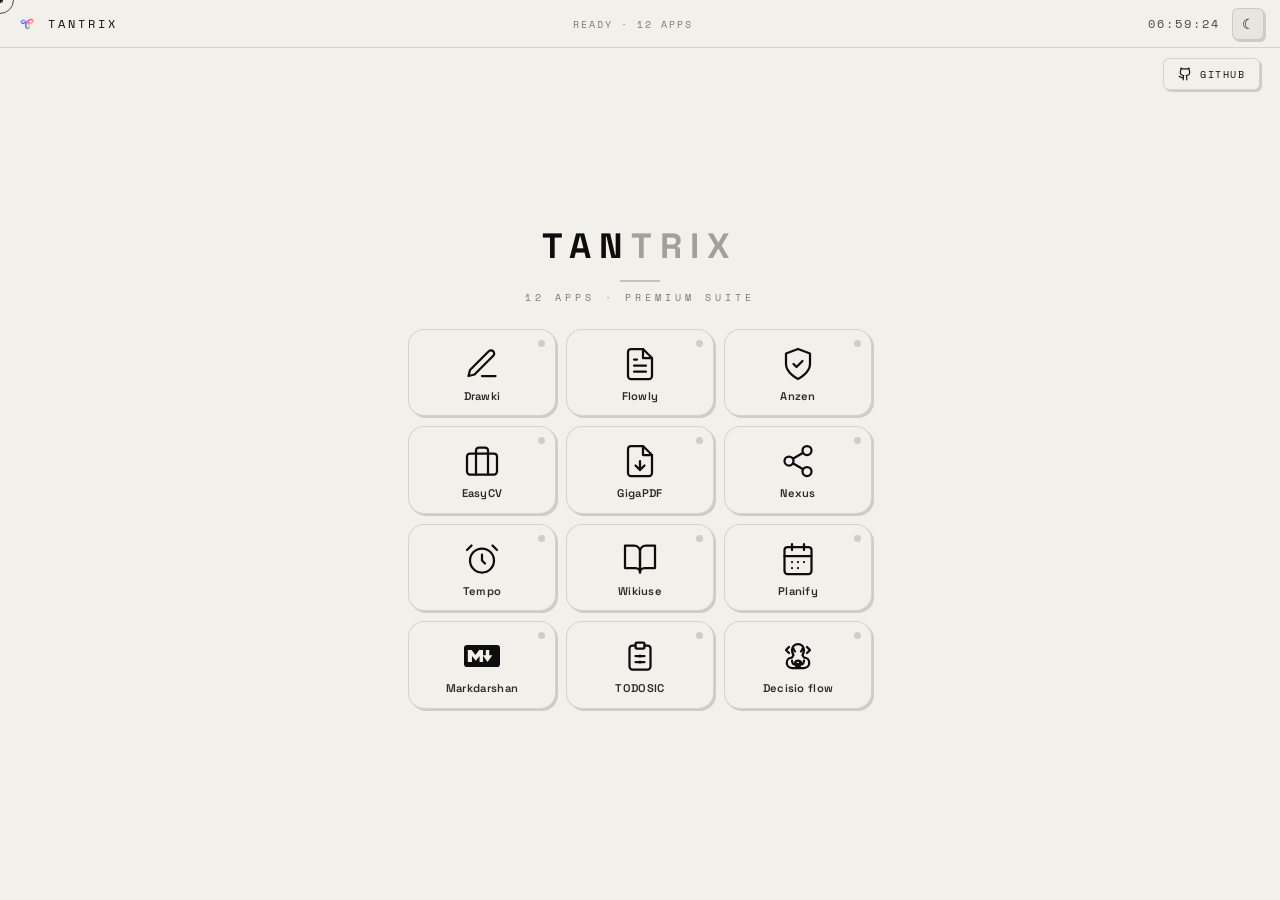
==== commit 56b50366: "Add files via upload" ====
--- a/index.html
+++ b/index.html
@@ -1,436 +1,452 @@
-<!DOCTYPE html>
-<html lang="en">
-<head>
-<meta charset="UTF-8">
-<meta name="viewport" content="width=device-width, initial-scale=1.0, maximum-scale=1.0, user-scalable=no">
-<title>Tantrix · premium suite</title>
-<link rel="preconnect" href="https://fonts.googleapis.com">
-<link href="https://fonts.googleapis.com/css2?family=Space+Grotesk:wght@400;500;600;700&family=Space+Mono:wght@400;700&display=swap" rel="stylesheet">
-<link rel="icon" href="icon.png" sizes="48x48">
-<style>
-:root {
-  --ink: #0d0d0d;
-  --ink2: #2a2a2a;
-  --ink3: #4a4a4a;
-  --ink4: #7a7a7a;
-  --paper: #f2f0eb;
-  --paper2: #e8e5de;
-  --paper3: #d8d5ce;
-  --accent: #0d0d0d;
-  --border: rgba(0,0,0,0.12);
-  --shadow: 2px 2px 0 rgba(0,0,0,0.15);
-  color-scheme: light dark;
-}
-[data-theme="dark"] {
-  --ink: #f0ede6;
-  --ink2: #d0cdc6;
-  --ink3: #a0a09a;
-  --ink4: #666662;
-  --paper: #0f0f0e;
-  --paper2: #1a1a18;
-  --paper3: #242422;
-  --border: rgba(255,255,255,0.1);
-  --shadow: 2px 2px 0 rgba(255,255,255,0.06);
-}
-*, *::before, *::after { box-sizing: border-box; margin: 0; padding: 0; }
-html, body {
-  width: 100%; min-height: 100vh;
-  background: var(--paper);
-  color: var(--ink);
-  font-family: 'Space Grotesk', sans-serif;
-  user-select: none;
-  overflow-x: hidden;
-  transition: background 0.3s, color 0.3s;
-}
-@media (pointer: fine) { html, body { cursor: none; } }
-
-/* CURSOR — desktop only */
-#cur-dot, #cur-ring {
-  position: fixed;
-  border-radius: 50%;
-  pointer-events: none;
-  z-index: 99999;
-  transform: translate(-50%,-50%);
-  top: 0; left: 0;
-  will-change: transform;
-}
-#cur-dot {
-  width: 5px; height: 5px;
-  background: var(--ink);
-  transition: transform .08s, opacity .2s;
-}
-#cur-ring {
-  width: 28px; height: 28px;
-  border: 1.5px solid var(--ink3);
-  transition: width .22s cubic-bezier(.23,1,.32,1), height .22s cubic-bezier(.23,1,.32,1), border-color .22s, opacity .2s;
-}
-@media (pointer: coarse) { #cur-dot, #cur-ring { display: none; } }
-body.hovering #cur-ring { width: 44px; height: 44px; border-color: var(--ink); }
-body.clicking #cur-dot { transform: translate(-50%,-50%) scale(2); background: var(--ink2); }
-
-/* TOPBAR */
-#topbar {
-  position: fixed; top: 0; left: 0; right: 0; z-index: 200;
-  height: 48px;
-  display: flex; align-items: center; justify-content: space-between;
-  padding: 0 16px;
-  background: var(--paper);
-  border-bottom: 1px solid var(--border);
-  animation: slideDown .5s cubic-bezier(.23,1,.32,1) backwards;
-}
-@keyframes slideDown { from { transform: translateY(-100%); opacity: 0; } to { transform: translateY(0); opacity: 1; } }
-.topbar-logo {
-  font-family: 'Space Mono', monospace;
-  font-size: .72rem; letter-spacing: 3px; text-transform: uppercase;
-  color: var(--ink); display: flex; align-items: center; gap: 10px;
-}
-/* REPLACED: logo-mark now shows icon.png */
-.logo-mark {
-  width: 22px;
-  height: 22px;
-  display: flex;
-  align-items: center;
-  justify-content: center;
-}
-.logo-mark img {
-  width: 100%;
-  height: 100%;
-  object-fit: contain;
-  display: block;
-}
-.topbar-status {
-  font-family: 'Space Mono', monospace;
-  font-size: .65rem; letter-spacing: 2px; color: var(--ink4); text-transform: uppercase;
-}
-@media (max-width: 400px) { .topbar-status { display: none; } }
-.topbar-right { display: flex; align-items: center; gap: 12px; }
-#clock {
-  font-family: 'Space Mono', monospace;
-  font-size: .72rem; color: var(--ink3); letter-spacing: 2px;
-}
-#themeBtn {
-  width: 32px; height: 32px;
-  border: 1px solid var(--border);
-  border-radius: 6px;
-  background: var(--paper2);
-  color: var(--ink);
-  cursor: pointer;
-  display: flex; align-items: center; justify-content: center;
-  font-size: 14px;
-  transition: background .2s, border-color .2s;
-  box-shadow: var(--shadow);
-  -webkit-tap-highlight-color: transparent;
-}
-#themeBtn:hover { background: var(--paper3); }
-
-/* GITHUB BUTTON */
-.git-btn {
-  position: fixed; top: 58px; right: 20px; z-index: 201;
-  display: flex; align-items: center; gap: 8px;
-  padding: 7px 14px;
-  font-family: 'Space Mono', monospace;
-  font-size: .65rem; letter-spacing: 1.5px; text-transform: uppercase;
-  text-decoration: none; color: var(--ink);
-  background: var(--paper);
-  border: 1px solid var(--border);
-  border-radius: 6px;
-  box-shadow: var(--shadow);
-  transition: transform .12s, box-shadow .12s;
-  animation: fadeInRight .6s .2s cubic-bezier(.23,1,.32,1) backwards;
-  -webkit-tap-highlight-color: transparent;
-}
-@media (max-width: 480px) { .git-btn { display: none; } }
-@keyframes fadeInRight { from { transform: translateX(20px); opacity: 0; } to { transform: translateX(0); opacity: 1; } }
-.git-btn:hover { transform: translate(-1px,-1px); box-shadow: 3px 3px 0 var(--ink3); }
-.git-btn:active { transform: translate(1px,1px); box-shadow: 0 0 0 transparent; }
-.git-btn svg { width: 14px; height: 14px; flex-shrink: 0; stroke: var(--ink); }
-
-/* MAIN */
-#stage {
-  position: relative; z-index: 10;
-  display: flex; flex-direction: column;
-  align-items: center; justify-content: center;
-  min-height: 100vh;
-  padding: 72px 16px 40px;
-  gap: 1.5rem;
-}
-
-/* WORDMARK */
-.wordmark { text-align: center; animation: wordmarkIn .7s cubic-bezier(.23,1,.32,1) .1s backwards; }
-@keyframes wordmarkIn { from { opacity: 0; transform: translateY(-16px); } to { opacity: 1; transform: translateY(0); } }
-.wordmark h1 {
-  font-size: clamp(1.4rem, 3.5vw, 2.2rem);
-  font-weight: 700; letter-spacing: 8px; text-transform: uppercase; color: var(--ink);
-}
-.wordmark h1 span { opacity: 0.35; }
-.wordmark p {
-  font-family: 'Space Mono', monospace;
-  font-size: .62rem; letter-spacing: 4px; color: var(--ink4);
-  margin-top: 8px; text-transform: uppercase;
-}
-.wordmark-line {
-  width: 40px; height: 1.5px; background: var(--ink); margin: 12px auto 0; opacity: 0.2;
-}
-
-/* APP GRID — 11 apps */
-.app-grid {
-  display: grid;
-  grid-template-columns: repeat(3, minmax(100px, 148px));
-  gap: 10px;
-  width: 100%;
-  max-width: 520px;
-  justify-content: center;
-  animation: gridIn .6s cubic-bezier(.23,1,.32,1) .2s backwards;
-}
-@keyframes gridIn { from { opacity: 0; transform: translateY(20px); } to { opacity: 1; transform: translateY(0); } }
-@media (max-width: 400px) {
-  .app-grid { grid-template-columns: repeat(3, 1fr); gap: 8px; }
-}
-
-.app-card {
-  position: relative;
-  padding: 16px 8px 12px;
-  background: var(--paper);
-  border: 1px solid var(--border);
-  border-radius: 16px;
-  display: flex; flex-direction: column;
-  align-items: center; gap: 8px;
-  cursor: pointer;
-  box-shadow: var(--shadow);
-  transition: transform .25s cubic-bezier(.23,1,.32,1), box-shadow .25s, background .2s;
-  animation: cardPop .5s cubic-bezier(.23,1,.32,1) backwards;
-  overflow: hidden;
-  -webkit-tap-highlight-color: transparent;
-  touch-action: manipulation;
-}
-@keyframes cardPop { from { opacity: 0; transform: translateY(12px) scale(.96); } to { opacity: 1; transform: translateY(0) scale(1); } }
-.app-card:hover {
-  transform: translate(-2px,-3px);
-  box-shadow: 4px 5px 0 var(--ink3);
-  background: var(--paper2);
-}
-.app-card:active {
-  transform: translate(1px,1px);
-  box-shadow: 1px 1px 0 var(--ink4);
-  background: var(--paper2);
-}
-.app-card-tag {
-  position: absolute; top: 10px; right: 10px;
-  width: 7px; height: 7px; border-radius: 50%;
-  background: var(--ink); opacity: 0.15;
-}
-.app-card:hover .app-card-tag { opacity: 0.6; }
-.app-icon {
-  width: 36px; height: 36px; color: var(--ink); display: flex; align-items: center; justify-content: center;
-  transition: transform .25s cubic-bezier(.23,1,.32,1);
-}
-.app-icon svg { width: 100%; height: 100%; stroke-width: 1.5; overflow: visible; }
-.app-card:hover .app-icon { transform: scale(1.1) translateY(-2px); }
-.app-label {
-  font-size: .7rem; font-weight: 600; letter-spacing: .3px; color: var(--ink2);
-  transition: color .2s; text-align: center; line-height: 1.2;
-  word-break: break-word;
-}
-.app-card:hover .app-label { color: var(--ink); }
-
-/* RIPPLE */
-.ripple {
-  position: absolute; border-radius: 50%;
-  background: rgba(0,0,0,0.06);
-  transform: scale(0);
-  animation: rippleAnim .5s ease-out forwards;
-  pointer-events: none; z-index: 5;
-}
-[data-theme="dark"] .ripple { background: rgba(255,255,255,0.06); }
-@keyframes rippleAnim { to { transform: scale(5); opacity: 0; } }
-
-/* LOADER */
-#loader {
-  position: fixed; inset: 0;
-  background: var(--paper);
-  z-index: 9998;
-  display: flex; flex-direction: column;
-  align-items: center; justify-content: center; gap: 20px;
-  pointer-events: none; opacity: 0;
-  transition: opacity .25s ease;
-}
-#loader.show { opacity: 1; pointer-events: auto; }
-.loader-icon { width: 56px; height: 56px; color: var(--ink); animation: loaderFloat 2s ease-in-out infinite; }
-.loader-icon svg { width: 100%; height: 100%; stroke-width: 1.4; }
-@keyframes loaderFloat { 0%,100% { transform: translateY(0); } 50% { transform: translateY(-8px); } }
-.loader-name {
-  font-family: 'Space Mono', monospace;
-  font-size: .75rem; letter-spacing: 3px; text-transform: uppercase; color: var(--ink3);
-}
-.loader-bar-bg { width: 180px; height: 2px; background: var(--paper3); border-radius: 2px; overflow: hidden; }
-.loader-bar-fill { height: 100%; width: 0%; background: var(--ink); border-radius: 2px; transition: width .75s cubic-bezier(.65,0,.35,1); }
-
-/* STAGGER — 11 items */
-.stagger-1  { animation-delay: .04s !important; }
-.stagger-2  { animation-delay: .08s !important; }
-.stagger-3  { animation-delay: .12s !important; }
-.stagger-4  { animation-delay: .16s !important; }
-.stagger-5  { animation-delay: .20s !important; }
-.stagger-6  { animation-delay: .24s !important; }
-.stagger-7  { animation-delay: .28s !important; }
-.stagger-8  { animation-delay: .32s !important; }
-.stagger-9  { animation-delay: .36s !important; }
-.stagger-10 { animation-delay: .40s !important; }
-.stagger-11 { animation-delay: .44s !important; }
-</style>
-</head>
-<body>
-
-<div id="cur-dot"></div>
-<div id="cur-ring"></div>
-
-<header id="topbar">
-  <div class="topbar-logo">
-    <!-- REPLACED: logo-mark now contains icon.png -->
-    <div class="logo-mark">
-      <img src="icon.png" alt="Tantrix logo">
-    </div>
-    Tantrix
-  </div>
-  <div class="topbar-status" id="statusText">Ready · 11 apps</div>
-  <div class="topbar-right">
-    <div id="clock">--:--:--</div>
-    <button id="themeBtn" class="hover-target" title="Toggle theme">☀</button>
-  </div>
-</header>
-
-<a href="https://github.com/Atromost" target="_blank" class="git-btn hover-target">
-  <svg xmlns="http://www.w3.org/2000/svg" viewBox="0 0 24 24" fill="none" stroke-width="2" stroke-linecap="round" stroke-linejoin="round">
-    <path d="M15 22v-4a4.8 4.8 0 0 0-1-3.5c3 0 6-2 6-5.5.08-1.25-.27-2.48-1-3.5.28-1.15.28-2.35 0-3.5 0 0-1 0-3 1.5-2.64-.5-5.36-.5-8 0C6 2 5 2 5 2c-.3 1.15-.3 2.35 0 3.5A5.403 5.403 0 0 0 4 9c0 3.5 3 5.5 6 5.5-.39.49-.68 1.05-.85 1.65-.17.6-.22 1.23-.15 1.85v4"/>
-    <path d="M9 18c-4.51 2-5-2-7-2"/>
-  </svg>
-  GitHub
-</a>
-
-<main id="stage">
-  <div class="wordmark">
-    <h1>Tan<span>trix</span></h1>
-    <div class="wordmark-line"></div>
-    <p>11 apps · Premium Suite</p>
-  </div>
-  <div class="app-grid" id="appGrid"></div>
-</main>
-
-<div id="loader">
-  <div class="loader-icon" id="loaderIcon"></div>
-  <div class="loader-name" id="loaderName">Launching…</div>
-  <div class="loader-bar-bg"><div class="loader-bar-fill" id="loaderBar"></div></div>
-</div>
-
-<script>
-// APPS ARRAY — includes TODOSIC
-const APPS = [
-  { id:'drawkiboard', name:'Drawki',      url:'Drawkiboard.html',
-    icon:`<svg xmlns="http://www.w3.org/2000/svg" viewBox="0 0 24 24" fill="none" stroke="currentColor"><path stroke-linecap="round" stroke-linejoin="round" d="M12 20h9"/><path stroke-linecap="round" stroke-linejoin="round" d="M16.5 3.5a2.121 2.121 0 0 1 3 3L7 19l-4 1 1-4L16.5 3.5z"/></svg>` },
-  { id:'flowlynotes', name:'Flowly',      url:'Flowlynotes.html',
-    icon:`<svg xmlns="http://www.w3.org/2000/svg" viewBox="0 0 24 24" fill="none" stroke="currentColor"><path stroke-linecap="round" stroke-linejoin="round" d="M14 2H6a2 2 0 0 0-2 2v16a2 2 0 0 0 2 2h12a2 2 0 0 0 2-2V8z"/><path stroke-linecap="round" stroke-linejoin="round" d="M14 2v6h6"/><line stroke-linecap="round" stroke-linejoin="round" x1="16" x2="8" y1="13" y2="13"/><line stroke-linecap="round" stroke-linejoin="round" x1="16" x2="8" y1="17" y2="17"/><line stroke-linecap="round" stroke-linejoin="round" x1="10" x2="8" y1="9" y2="9"/></svg>` },
-  { id:'anzen',       name:'Anzen',       url:'anzen.html',
-    icon:`<svg xmlns="http://www.w3.org/2000/svg" viewBox="0 0 24 24" fill="none" stroke="currentColor"><path stroke-linecap="round" stroke-linejoin="round" d="M12 22s8-4 8-10V5l-8-3-8 3v7c0 6 8 10 8 10z"/><path stroke-linecap="round" stroke-linejoin="round" d="m9 12 2 2 4-4"/></svg>` },
-  { id:'easycv',      name:'EasyCV',      url:'easycv.html',
-    icon:`<svg xmlns="http://www.w3.org/2000/svg" viewBox="0 0 24 24" fill="none" stroke="currentColor"><rect stroke-linecap="round" stroke-linejoin="round" width="20" height="14" x="2" y="7" rx="2" ry="2"/><path stroke-linecap="round" stroke-linejoin="round" d="M16 21V5a2 2 0 0 0-2-2h-4a2 2 0 0 0-2 2v16"/></svg>` },
-  { id:'gigapdf',     name:'GigaPDF',     url:'gigapdf.html',
-    icon:`<svg xmlns="http://www.w3.org/2000/svg" viewBox="0 0 24 24" fill="none" stroke="currentColor"><path stroke-linecap="round" stroke-linejoin="round" d="M14 2H6a2 2 0 0 0-2 2v16a2 2 0 0 0 2 2h12a2 2 0 0 0 2-2V8z"/><path stroke-linecap="round" stroke-linejoin="round" d="M14 2v6h6"/><line stroke-linecap="round" stroke-linejoin="round" x1="12" x2="12" y1="18" y2="12"/><polyline stroke-linecap="round" stroke-linejoin="round" points="9 15 12 18 15 15"/></svg>` },
-  { id:'nexus',       name:'Nexus',       url:'nexus.html',
-    icon:`<svg xmlns="http://www.w3.org/2000/svg" viewBox="0 0 24 24" fill="none" stroke="currentColor"><circle stroke-linecap="round" stroke-linejoin="round" cx="18" cy="5" r="3"/><circle stroke-linecap="round" stroke-linejoin="round" cx="6" cy="12" r="3"/><circle stroke-linecap="round" stroke-linejoin="round" cx="18" cy="19" r="3"/><line stroke-linecap="round" stroke-linejoin="round" x1="8.59" x2="15.42" y1="13.51" y2="17.49"/><line stroke-linecap="round" stroke-linejoin="round" x1="15.41" x2="8.59" y1="6.51" y2="10.49"/></svg>` },
-  { id:'stopwatch',   name:'Tempo',       url:'stopwatch.html',
-    icon:`<svg xmlns="http://www.w3.org/2000/svg" viewBox="0 0 24 24" fill="none" stroke="currentColor"><circle stroke-linecap="round" stroke-linejoin="round" cx="12" cy="13" r="8"/><path stroke-linecap="round" stroke-linejoin="round" d="M12 9v4l2 2"/><path stroke-linecap="round" stroke-linejoin="round" d="M5 3 2 6"/><path stroke-linecap="round" stroke-linejoin="round" d="m22 6-3-3"/></svg>` },
-  { id:'wikiuse',     name:'Wikiuse',     url:'wikiuse.html',
-    icon:`<svg xmlns="http://www.w3.org/2000/svg" viewBox="0 0 24 24" fill="none" stroke="currentColor"><path stroke-linecap="round" stroke-linejoin="round" d="M2 3h6a4 4 0 0 1 4 4v14a3 3 0 0 0-3-3H2z"/><path stroke-linecap="round" stroke-linejoin="round" d="M22 3h-6a4 4 0 0 0-4 4v14a3 3 0 0 1 3-3h7z"/></svg>` },
-  { id:'planify',     name:'Planify',     url:'planify.html',
-    icon:`<svg xmlns="http://www.w3.org/2000/svg" viewBox="0 0 24 24" fill="none" stroke="currentColor"><rect stroke-linecap="round" stroke-linejoin="round" x="3" y="4" width="18" height="18" rx="2" ry="2"/><line stroke-linecap="round" stroke-linejoin="round" x1="16" x2="16" y1="2" y2="6"/><line stroke-linecap="round" stroke-linejoin="round" x1="8" x2="8" y1="2" y2="6"/><line stroke-linecap="round" stroke-linejoin="round" x1="3" x2="21" y1="10" y2="10"/><path stroke-linecap="round" stroke-linejoin="round" d="M8 14h.01"/><path stroke-linecap="round" stroke-linejoin="round" d="M12 14h.01"/><path stroke-linecap="round" stroke-linejoin="round" d="M16 14h.01"/><path stroke-linecap="round" stroke-linejoin="round" d="M8 18h.01"/><path stroke-linecap="round" stroke-linejoin="round" d="M12 18h.01"/></svg>` },
-  { id:'markdarshan', name:'Markdarshan', url:'markdarshan.html',
-    icon:`<svg xmlns="http://www.w3.org/2000/svg" viewBox="0 0 208 128" fill="none"><rect width="208" height="128" rx="18" fill="currentColor"/><path d="M22 98V30h22l22 28 22-28h22v68H90V64L68 92 46 64v34H22z" fill="var(--paper)"/><path d="M136 98l28-38h-18V30h-20v30h-18l28 38z" fill="var(--paper)"/></svg>` },
-  // TODOSIC — todo list app
-  { id:'todosic',     name:'TODOSIC',     url:'todosic.html',
-    icon:`<svg xmlns="http://www.w3.org/2000/svg" viewBox="0 0 24 24" fill="none" stroke="currentColor" stroke-width="1.5"><path stroke-linecap="round" stroke-linejoin="round" d="M9 5H7a2 2 0 0 0-2 2v12a2 2 0 0 0 2 2h10a2 2 0 0 0 2-2V7a2 2 0 0 0-2-2h-2"/><rect x="9" y="3" width="6" height="4" rx="1" stroke-linecap="round"/><path stroke-linecap="round" stroke-linejoin="round" d="M9 12h6M9 16h6"/><circle cx="12" cy="12" r="1" fill="currentColor" stroke="none"/><circle cx="12" cy="16" r="1" fill="currentColor" stroke="none"/></svg>` }
-];
-
-const grid = document.getElementById('appGrid');
-
-APPS.forEach((app, i) => {
-  const card = document.createElement('div');
-  card.className = `app-card hover-target stagger-${i+1}`;
-  card.innerHTML = `<div class="app-card-tag"></div><div class="app-icon">${app.icon}</div><span class="app-label">${app.name}</span>`;
-  card.addEventListener('click', e => { ripple(card, e); launch(app); });
-  grid.appendChild(card);
-});
-
-/* LAUNCHER */
-const loader    = document.getElementById('loader');
-const loaderIcon = document.getElementById('loaderIcon');
-const loaderName = document.getElementById('loaderName');
-const loaderBar  = document.getElementById('loaderBar');
-const statusTxt  = document.getElementById('statusText');
-
-function launch(app) {
-  loaderIcon.innerHTML = app.icon;
-  loaderName.textContent = `Starting ${app.name}…`;
-  loaderBar.style.width = '0%';
-  loader.classList.add('show');
-  statusTxt.textContent = `Loading ${app.name}`;
-  setTimeout(() => { loaderBar.style.width = '100%'; }, 60);
-  setTimeout(() => { window.location.href = app.url; }, 950);
-}
-
-/* RIPPLE */
-function ripple(el, e) {
-  const r = el.getBoundingClientRect();
-  const rip = document.createElement('div');
-  rip.className = 'ripple';
-  const x = (e.touches ? e.touches[0].clientX : e.clientX) - r.left;
-  const y = (e.touches ? e.touches[0].clientY : e.clientY) - r.top;
-  rip.style.cssText = `left:${x}px;top:${y}px;width:${r.width}px;height:${r.width}px;margin-left:-${r.width/2}px;margin-top:-${r.width/2}px;`;
-  el.appendChild(rip);
-  rip.addEventListener('animationend', () => rip.remove());
-}
-
-/* CLOCK */
-const clockEl = document.getElementById('clock');
-function updateClock() {
-  const now = new Date();
-  clockEl.textContent = [now.getHours(), now.getMinutes(), now.getSeconds()].map(n => String(n).padStart(2,'0')).join(':');
-}
-updateClock(); setInterval(updateClock, 1000);
-
-/* THEME */
-const themeBtn = document.getElementById('themeBtn');
-let dark = window.matchMedia('(prefers-color-scheme: dark)').matches;
-function applyTheme() {
-  document.documentElement.setAttribute('data-theme', dark ? 'dark' : 'light');
-  themeBtn.textContent = dark ? '☀' : '☾';
-}
-applyTheme();
-themeBtn.addEventListener('click', () => { dark = !dark; applyTheme(); });
-
-/* CURSOR — desktop only */
-(function() {
-  if (window.matchMedia('(pointer: coarse)').matches) return;
-  const dot = document.getElementById('cur-dot');
-  const ring = document.getElementById('cur-ring');
-  let mx = 0, my = 0, rx = 0, ry = 0;
-  window.addEventListener('mousemove', e => {
-    mx = e.clientX; my = e.clientY;
-    dot.style.transform = `translate(calc(${mx}px - 50%), calc(${my}px - 50%))`;
-  });
-  document.querySelectorAll('.hover-target').forEach(el => {
-    el.addEventListener('mouseenter', () => document.body.classList.add('hovering'));
-    el.addEventListener('mouseleave', () => document.body.classList.remove('hovering'));
-  });
-  window.addEventListener('mousedown', () => document.body.classList.add('clicking'));
-  window.addEventListener('mouseup', () => document.body.classList.remove('clicking'));
-  (function frame() {
-    rx += (mx - rx) * .13; ry += (my - ry) * .13;
-    ring.style.transform = `translate(calc(${rx}px - 50%), calc(${ry}px - 50%))`;
-    requestAnimationFrame(frame);
-  })();
-  document.addEventListener('mouseleave', () => { dot.style.opacity='0'; ring.style.opacity='0'; });
-  document.addEventListener('mouseenter', () => { dot.style.opacity='1'; ring.style.opacity='1'; });
-})();
-</script>
-</body>
-</html>
+<!DOCTYPE html>
+<html lang="en">
+<head>
+<meta charset="UTF-8">
+<meta name="viewport" content="width=device-width, initial-scale=1.0, maximum-scale=1.0, user-scalable=no">
+<title>Tantrix · premium suite</title>
+<link rel="preconnect" href="https://fonts.googleapis.com">
+<link href="https://fonts.googleapis.com/css2?family=Space+Grotesk:wght@400;500;600;700&family=Space+Mono:wght@400;700&display=swap" rel="stylesheet">
+<link rel="icon" href="icon.png" sizes="48x48">
+<style>
+:root {
+  --ink: #0d0d0d;
+  --ink2: #2a2a2a;
+  --ink3: #4a4a4a;
+  --ink4: #7a7a7a;
+  --paper: #f2f0eb;
+  --paper2: #e8e5de;
+  --paper3: #d8d5ce;
+  --accent: #0d0d0d;
+  --border: rgba(0,0,0,0.12);
+  --shadow: 2px 2px 0 rgba(0,0,0,0.15);
+  color-scheme: light dark;
+}
+[data-theme="dark"] {
+  --ink: #f0ede6;
+  --ink2: #d0cdc6;
+  --ink3: #a0a09a;
+  --ink4: #666662;
+  --paper: #0f0f0e;
+  --paper2: #1a1a18;
+  --paper3: #242422;
+  --border: rgba(255,255,255,0.1);
+  --shadow: 2px 2px 0 rgba(255,255,255,0.06);
+}
+*, *::before, *::after { box-sizing: border-box; margin: 0; padding: 0; }
+html, body {
+  width: 100%; min-height: 100vh;
+  background: var(--paper);
+  color: var(--ink);
+  font-family: 'Space Grotesk', sans-serif;
+  user-select: none;
+  overflow-x: hidden;
+  transition: background 0.3s, color 0.3s;
+}
+@media (pointer: fine) { html, body { cursor: none; } }
+
+/* CURSOR — desktop only */
+#cur-dot, #cur-ring {
+  position: fixed;
+  border-radius: 50%;
+  pointer-events: none;
+  z-index: 99999;
+  transform: translate(-50%,-50%);
+  top: 0; left: 0;
+  will-change: transform;
+}
+#cur-dot {
+  width: 5px; height: 5px;
+  background: var(--ink);
+  transition: transform .08s, opacity .2s;
+}
+#cur-ring {
+  width: 28px; height: 28px;
+  border: 1.5px solid var(--ink3);
+  transition: width .22s cubic-bezier(.23,1,.32,1), height .22s cubic-bezier(.23,1,.32,1), border-color .22s, opacity .2s;
+}
+@media (pointer: coarse) { #cur-dot, #cur-ring { display: none; } }
+body.hovering #cur-ring { width: 44px; height: 44px; border-color: var(--ink); }
+body.clicking #cur-dot { transform: translate(-50%,-50%) scale(2); background: var(--ink2); }
+
+/* TOPBAR */
+#topbar {
+  position: fixed; top: 0; left: 0; right: 0; z-index: 200;
+  height: 48px;
+  display: flex; align-items: center; justify-content: space-between;
+  padding: 0 16px;
+  background: var(--paper);
+  border-bottom: 1px solid var(--border);
+  animation: slideDown .5s cubic-bezier(.23,1,.32,1) backwards;
+}
+@keyframes slideDown { from { transform: translateY(-100%); opacity: 0; } to { transform: translateY(0); opacity: 1; } }
+.topbar-logo {
+  font-family: 'Space Mono', monospace;
+  font-size: .72rem; letter-spacing: 3px; text-transform: uppercase;
+  color: var(--ink); display: flex; align-items: center; gap: 10px;
+}
+/* REPLACED: logo-mark now shows icon.png */
+.logo-mark {
+  width: 22px;
+  height: 22px;
+  display: flex;
+  align-items: center;
+  justify-content: center;
+}
+.logo-mark img {
+  width: 100%;
+  height: 100%;
+  object-fit: contain;
+  display: block;
+}
+.topbar-status {
+  font-family: 'Space Mono', monospace;
+  font-size: .65rem; letter-spacing: 2px; color: var(--ink4); text-transform: uppercase;
+}
+@media (max-width: 400px) { .topbar-status { display: none; } }
+.topbar-right { display: flex; align-items: center; gap: 12px; }
+#clock {
+  font-family: 'Space Mono', monospace;
+  font-size: .72rem; color: var(--ink3); letter-spacing: 2px;
+}
+#themeBtn {
+  width: 32px; height: 32px;
+  border: 1px solid var(--border);
+  border-radius: 6px;
+  background: var(--paper2);
+  color: var(--ink);
+  cursor: pointer;
+  display: flex; align-items: center; justify-content: center;
+  font-size: 14px;
+  transition: background .2s, border-color .2s;
+  box-shadow: var(--shadow);
+  -webkit-tap-highlight-color: transparent;
+}
+#themeBtn:hover { background: var(--paper3); }
+
+/* GITHUB BUTTON */
+.git-btn {
+  position: fixed; top: 58px; right: 20px; z-index: 201;
+  display: flex; align-items: center; gap: 8px;
+  padding: 7px 14px;
+  font-family: 'Space Mono', monospace;
+  font-size: .65rem; letter-spacing: 1.5px; text-transform: uppercase;
+  text-decoration: none; color: var(--ink);
+  background: var(--paper);
+  border: 1px solid var(--border);
+  border-radius: 6px;
+  box-shadow: var(--shadow);
+  transition: transform .12s, box-shadow .12s;
+  animation: fadeInRight .6s .2s cubic-bezier(.23,1,.32,1) backwards;
+  -webkit-tap-highlight-color: transparent;
+}
+@media (max-width: 480px) { .git-btn { display: none; } }
+@keyframes fadeInRight { from { transform: translateX(20px); opacity: 0; } to { transform: translateX(0); opacity: 1; } }
+.git-btn:hover { transform: translate(-1px,-1px); box-shadow: 3px 3px 0 var(--ink3); }
+.git-btn:active { transform: translate(1px,1px); box-shadow: 0 0 0 transparent; }
+.git-btn svg { width: 14px; height: 14px; flex-shrink: 0; stroke: var(--ink); }
+
+/* MAIN */
+#stage {
+  position: relative; z-index: 10;
+  display: flex; flex-direction: column;
+  align-items: center; justify-content: center;
+  min-height: 100vh;
+  padding: 72px 16px 40px;
+  gap: 1.5rem;
+}
+
+/* WORDMARK */
+.wordmark { text-align: center; animation: wordmarkIn .7s cubic-bezier(.23,1,.32,1) .1s backwards; }
+@keyframes wordmarkIn { from { opacity: 0; transform: translateY(-16px); } to { opacity: 1; transform: translateY(0); } }
+.wordmark h1 {
+  font-size: clamp(1.4rem, 3.5vw, 2.2rem);
+  font-weight: 700; letter-spacing: 8px; text-transform: uppercase; color: var(--ink);
+}
+.wordmark h1 span { opacity: 0.35; }
+.wordmark p {
+  font-family: 'Space Mono', monospace;
+  font-size: .62rem; letter-spacing: 4px; color: var(--ink4);
+  margin-top: 8px; text-transform: uppercase;
+}
+.wordmark-line {
+  width: 40px; height: 1.5px; background: var(--ink); margin: 12px auto 0; opacity: 0.2;
+}
+
+/* APP GRID — 12 apps */
+.app-grid {
+  display: grid;
+  grid-template-columns: repeat(3, minmax(100px, 148px));
+  gap: 10px;
+  width: 100%;
+  max-width: 520px;
+  justify-content: center;
+  animation: gridIn .6s cubic-bezier(.23,1,.32,1) .2s backwards;
+}
+@keyframes gridIn { from { opacity: 0; transform: translateY(20px); } to { opacity: 1; transform: translateY(0); } }
+@media (max-width: 400px) {
+  .app-grid { grid-template-columns: repeat(3, 1fr); gap: 8px; }
+}
+
+.app-card {
+  position: relative;
+  padding: 16px 8px 12px;
+  background: var(--paper);
+  border: 1px solid var(--border);
+  border-radius: 16px;
+  display: flex; flex-direction: column;
+  align-items: center; gap: 8px;
+  cursor: pointer;
+  box-shadow: var(--shadow);
+  transition: transform .25s cubic-bezier(.23,1,.32,1), box-shadow .25s, background .2s;
+  animation: cardPop .5s cubic-bezier(.23,1,.32,1) backwards;
+  overflow: hidden;
+  -webkit-tap-highlight-color: transparent;
+  touch-action: manipulation;
+}
+@keyframes cardPop { from { opacity: 0; transform: translateY(12px) scale(.96); } to { opacity: 1; transform: translateY(0) scale(1); } }
+.app-card:hover {
+  transform: translate(-2px,-3px);
+  box-shadow: 4px 5px 0 var(--ink3);
+  background: var(--paper2);
+}
+.app-card:active {
+  transform: translate(1px,1px);
+  box-shadow: 1px 1px 0 var(--ink4);
+  background: var(--paper2);
+}
+.app-card-tag {
+  position: absolute; top: 10px; right: 10px;
+  width: 7px; height: 7px; border-radius: 50%;
+  background: var(--ink); opacity: 0.15;
+}
+.app-card:hover .app-card-tag { opacity: 0.6; }
+.app-icon {
+  width: 36px; height: 36px; color: var(--ink); display: flex; align-items: center; justify-content: center;
+  transition: transform .25s cubic-bezier(.23,1,.32,1);
+}
+.app-icon svg { width: 100%; height: 100%; stroke-width: 1.5; overflow: visible; }
+.app-card:hover .app-icon { transform: scale(1.1) translateY(-2px); }
+.app-label {
+  font-size: .7rem; font-weight: 600; letter-spacing: .3px; color: var(--ink2);
+  transition: color .2s; text-align: center; line-height: 1.2;
+  word-break: break-word;
+}
+.app-card:hover .app-label { color: var(--ink); }
+
+/* RIPPLE */
+.ripple {
+  position: absolute; border-radius: 50%;
+  background: rgba(0,0,0,0.06);
+  transform: scale(0);
+  animation: rippleAnim .5s ease-out forwards;
+  pointer-events: none; z-index: 5;
+}
+[data-theme="dark"] .ripple { background: rgba(255,255,255,0.06); }
+@keyframes rippleAnim { to { transform: scale(5); opacity: 0; } }
+
+/* LOADER */
+#loader {
+  position: fixed; inset: 0;
+  background: var(--paper);
+  z-index: 9998;
+  display: flex; flex-direction: column;
+  align-items: center; justify-content: center; gap: 20px;
+  pointer-events: none; opacity: 0;
+  transition: opacity .25s ease;
+}
+#loader.show { opacity: 1; pointer-events: auto; }
+.loader-icon { width: 56px; height: 56px; color: var(--ink); animation: loaderFloat 2s ease-in-out infinite; }
+.loader-icon svg { width: 100%; height: 100%; stroke-width: 1.4; }
+@keyframes loaderFloat { 0%,100% { transform: translateY(0); } 50% { transform: translateY(-8px); } }
+.loader-name {
+  font-family: 'Space Mono', monospace;
+  font-size: .75rem; letter-spacing: 3px; text-transform: uppercase; color: var(--ink3);
+}
+.loader-bar-bg { width: 180px; height: 2px; background: var(--paper3); border-radius: 2px; overflow: hidden; }
+.loader-bar-fill { height: 100%; width: 0%; background: var(--ink); border-radius: 2px; transition: width .75s cubic-bezier(.65,0,.35,1); }
+
+/* STAGGER — 12 items */
+.stagger-1  { animation-delay: .04s !important; }
+.stagger-2  { animation-delay: .08s !important; }
+.stagger-3  { animation-delay: .12s !important; }
+.stagger-4  { animation-delay: .16s !important; }
+.stagger-5  { animation-delay: .20s !important; }
+.stagger-6  { animation-delay: .24s !important; }
+.stagger-7  { animation-delay: .28s !important; }
+.stagger-8  { animation-delay: .32s !important; }
+.stagger-9  { animation-delay: .36s !important; }
+.stagger-10 { animation-delay: .40s !important; }
+.stagger-11 { animation-delay: .44s !important; }
+.stagger-12 { animation-delay: .48s !important; }
+</style>
+</head>
+<body>
+
+<div id="cur-dot"></div>
+<div id="cur-ring"></div>
+
+<header id="topbar">
+  <div class="topbar-logo">
+    <!-- REPLACED: logo-mark now contains icon.png -->
+    <div class="logo-mark">
+      <img src="icon.png" alt="Tantrix logo">
+    </div>
+    Tantrix
+  </div>
+  <div class="topbar-status" id="statusText">Ready · 12 apps</div>
+  <div class="topbar-right">
+    <div id="clock">--:--:--</div>
+    <button id="themeBtn" class="hover-target" title="Toggle theme">☀</button>
+  </div>
+</header>
+
+<a href="https://github.com/Atromost" target="_blank" class="git-btn hover-target">
+  <svg xmlns="http://www.w3.org/2000/svg" viewBox="0 0 24 24" fill="none" stroke-width="2" stroke-linecap="round" stroke-linejoin="round">
+    <path d="M15 22v-4a4.8 4.8 0 0 0-1-3.5c3 0 6-2 6-5.5.08-1.25-.27-2.48-1-3.5.28-1.15.28-2.35 0-3.5 0 0-1 0-3 1.5-2.64-.5-5.36-.5-8 0C6 2 5 2 5 2c-.3 1.15-.3 2.35 0 3.5A5.403 5.403 0 0 0 4 9c0 3.5 3 5.5 6 5.5-.39.49-.68 1.05-.85 1.65-.17.6-.22 1.23-.15 1.85v4"/>
+    <path d="M9 18c-4.51 2-5-2-7-2"/>
+  </svg>
+  GitHub
+</a>
+
+<main id="stage">
+  <div class="wordmark">
+    <h1>Tan<span>trix</span></h1>
+    <div class="wordmark-line"></div>
+    <p>12 apps · Premium Suite</p>
+  </div>
+  <div class="app-grid" id="appGrid"></div>
+</main>
+
+<div id="loader">
+  <div class="loader-icon" id="loaderIcon"></div>
+  <div class="loader-name" id="loaderName">Launching…</div>
+  <div class="loader-bar-bg"><div class="loader-bar-fill" id="loaderBar"></div></div>
+</div>
+
+<script>
+// APPS ARRAY — includes TODOSIC and Decisio flow
+const APPS = [
+  { id:'drawkiboard', name:'Drawki',      url:'Drawkiboard.html',
+    icon:`<svg xmlns="http://www.w3.org/2000/svg" viewBox="0 0 24 24" fill="none" stroke="currentColor"><path stroke-linecap="round" stroke-linejoin="round" d="M12 20h9"/><path stroke-linecap="round" stroke-linejoin="round" d="M16.5 3.5a2.121 2.121 0 0 1 3 3L7 19l-4 1 1-4L16.5 3.5z"/></svg>` },
+  { id:'flowlynotes', name:'Flowly',      url:'Flowlynotes.html',
+    icon:`<svg xmlns="http://www.w3.org/2000/svg" viewBox="0 0 24 24" fill="none" stroke="currentColor"><path stroke-linecap="round" stroke-linejoin="round" d="M14 2H6a2 2 0 0 0-2 2v16a2 2 0 0 0 2 2h12a2 2 0 0 0 2-2V8z"/><path stroke-linecap="round" stroke-linejoin="round" d="M14 2v6h6"/><line stroke-linecap="round" stroke-linejoin="round" x1="16" x2="8" y1="13" y2="13"/><line stroke-linecap="round" stroke-linejoin="round" x1="16" x2="8" y1="17" y2="17"/><line stroke-linecap="round" stroke-linejoin="round" x1="10" x2="8" y1="9" y2="9"/></svg>` },
+  { id:'anzen',       name:'Anzen',       url:'anzen.html',
+    icon:`<svg xmlns="http://www.w3.org/2000/svg" viewBox="0 0 24 24" fill="none" stroke="currentColor"><path stroke-linecap="round" stroke-linejoin="round" d="M12 22s8-4 8-10V5l-8-3-8 3v7c0 6 8 10 8 10z"/><path stroke-linecap="round" stroke-linejoin="round" d="m9 12 2 2 4-4"/></svg>` },
+  { id:'easycv',      name:'EasyCV',      url:'easycv.html',
+    icon:`<svg xmlns="http://www.w3.org/2000/svg" viewBox="0 0 24 24" fill="none" stroke="currentColor"><rect stroke-linecap="round" stroke-linejoin="round" width="20" height="14" x="2" y="7" rx="2" ry="2"/><path stroke-linecap="round" stroke-linejoin="round" d="M16 21V5a2 2 0 0 0-2-2h-4a2 2 0 0 0-2 2v16"/></svg>` },
+  { id:'gigapdf',     name:'GigaPDF',     url:'gigapdf.html',
+    icon:`<svg xmlns="http://www.w3.org/2000/svg" viewBox="0 0 24 24" fill="none" stroke="currentColor"><path stroke-linecap="round" stroke-linejoin="round" d="M14 2H6a2 2 0 0 0-2 2v16a2 2 0 0 0 2 2h12a2 2 0 0 0 2-2V8z"/><path stroke-linecap="round" stroke-linejoin="round" d="M14 2v6h6"/><line stroke-linecap="round" stroke-linejoin="round" x1="12" x2="12" y1="18" y2="12"/><polyline stroke-linecap="round" stroke-linejoin="round" points="9 15 12 18 15 15"/></svg>` },
+  { id:'nexus',       name:'Nexus',       url:'nexus.html',
+    icon:`<svg xmlns="http://www.w3.org/2000/svg" viewBox="0 0 24 24" fill="none" stroke="currentColor"><circle stroke-linecap="round" stroke-linejoin="round" cx="18" cy="5" r="3"/><circle stroke-linecap="round" stroke-linejoin="round" cx="6" cy="12" r="3"/><circle stroke-linecap="round" stroke-linejoin="round" cx="18" cy="19" r="3"/><line stroke-linecap="round" stroke-linejoin="round" x1="8.59" x2="15.42" y1="13.51" y2="17.49"/><line stroke-linecap="round" stroke-linejoin="round" x1="15.41" x2="8.59" y1="6.51" y2="10.49"/></svg>` },
+  { id:'stopwatch',   name:'Tempo',       url:'stopwatch.html',
+    icon:`<svg xmlns="http://www.w3.org/2000/svg" viewBox="0 0 24 24" fill="none" stroke="currentColor"><circle stroke-linecap="round" stroke-linejoin="round" cx="12" cy="13" r="8"/><path stroke-linecap="round" stroke-linejoin="round" d="M12 9v4l2 2"/><path stroke-linecap="round" stroke-linejoin="round" d="M5 3 2 6"/><path stroke-linecap="round" stroke-linejoin="round" d="m22 6-3-3"/></svg>` },
+  { id:'wikiuse',     name:'Wikiuse',     url:'wikiuse.html',
+    icon:`<svg xmlns="http://www.w3.org/2000/svg" viewBox="0 0 24 24" fill="none" stroke="currentColor"><path stroke-linecap="round" stroke-linejoin="round" d="M2 3h6a4 4 0 0 1 4 4v14a3 3 0 0 0-3-3H2z"/><path stroke-linecap="round" stroke-linejoin="round" d="M22 3h-6a4 4 0 0 0-4 4v14a3 3 0 0 1 3-3h7z"/></svg>` },
+  { id:'planify',     name:'Planify',     url:'planify.html',
+    icon:`<svg xmlns="http://www.w3.org/2000/svg" viewBox="0 0 24 24" fill="none" stroke="currentColor"><rect stroke-linecap="round" stroke-linejoin="round" x="3" y="4" width="18" height="18" rx="2" ry="2"/><line stroke-linecap="round" stroke-linejoin="round" x1="16" x2="16" y1="2" y2="6"/><line stroke-linecap="round" stroke-linejoin="round" x1="8" x2="8" y1="2" y2="6"/><line stroke-linecap="round" stroke-linejoin="round" x1="3" x2="21" y1="10" y2="10"/><path stroke-linecap="round" stroke-linejoin="round" d="M8 14h.01"/><path stroke-linecap="round" stroke-linejoin="round" d="M12 14h.01"/><path stroke-linecap="round" stroke-linejoin="round" d="M16 14h.01"/><path stroke-linecap="round" stroke-linejoin="round" d="M8 18h.01"/><path stroke-linecap="round" stroke-linejoin="round" d="M12 18h.01"/></svg>` },
+  { id:'markdarshan', name:'Markdarshan', url:'markdarshan.html',
+    icon:`<svg xmlns="http://www.w3.org/2000/svg" viewBox="0 0 208 128" fill="none"><rect width="208" height="128" rx="18" fill="currentColor"/><path d="M22 98V30h22l22 28 22-28h22v68H90V64L68 92 46 64v34H22z" fill="var(--paper)"/><path d="M136 98l28-38h-18V30h-20v30h-18l28 38z" fill="var(--paper)"/></svg>` },
+  // TODOSIC — todo list app
+  { id:'todosic',     name:'TODOSIC',     url:'todosic.html',
+    icon:`<svg xmlns="http://www.w3.org/2000/svg" viewBox="0 0 24 24" fill="none" stroke="currentColor" stroke-width="1.5"><path stroke-linecap="round" stroke-linejoin="round" d="M9 5H7a2 2 0 0 0-2 2v12a2 2 0 0 0 2 2h10a2 2 0 0 0 2-2V7a2 2 0 0 0-2-2h-2"/><rect x="9" y="3" width="6" height="4" rx="1" stroke-linecap="round"/><path stroke-linecap="round" stroke-linejoin="round" d="M9 12h6M9 16h6"/><circle cx="12" cy="12" r="1" fill="currentColor" stroke="none"/><circle cx="12" cy="16" r="1" fill="currentColor" stroke="none"/></svg>` },
+  // Decisio flow — decision making tool for ADHD with brain icon
+  { id:'decisioflow', name:'Decisio flow', url:'decisioflow.html',
+    icon:`<svg xmlns="http://www.w3.org/2000/svg" viewBox="0 0 24 24" fill="none" stroke="currentColor" stroke-width="1.5">
+      <!-- Brain outline -->
+      <path stroke-linecap="round" stroke-linejoin="round" d="M12 4a4 4 0 0 0-4 4c0 1.5.5 2.5 1 3.5L8 13c-2 0-3.5 1.5-3.5 3.5S6 20 8 20h8c2 0 3.5-1.5 3.5-3.5S18 13 16 13l-1-1.5c.5-1 1-2 1-3.5a4 4 0 0 0-4-4z"/>
+      <!-- Brain fold lines -->
+      <path stroke-linecap="round" stroke-linejoin="round" d="M9 7c0 1 .5 1.5 1 2M15 7c0 1-.5 1.5-1 2"/>
+      <path stroke-linecap="round" stroke-linejoin="round" d="M8 15c0 1 .5 2 1 2.5M16 15c0 1-.5 2-1 2.5"/>
+      <!-- Decision flow arrows -->
+      <path stroke-linecap="round" stroke-linejoin="round" d="M6 10 4 8 6 6"/>
+      <path stroke-linecap="round" stroke-linejoin="round" d="M18 10 20 8 18 6"/>
+      <!-- Checkmark node -->
+      <circle cx="12" cy="17" r="2" stroke="currentColor" fill="none"/>
+      <path stroke-linecap="round" stroke-linejoin="round" d="m11 17 1 1 2-2"/>
+    </svg>` }
+];
+
+const grid = document.getElementById('appGrid');
+
+APPS.forEach((app, i) => {
+  const card = document.createElement('div');
+  card.className = `app-card hover-target stagger-${i+1}`;
+  card.innerHTML = `<div class="app-card-tag"></div><div class="app-icon">${app.icon}</div><span class="app-label">${app.name}</span>`;
+  card.addEventListener('click', e => { ripple(card, e); launch(app); });
+  grid.appendChild(card);
+});
+
+/* LAUNCHER */
+const loader    = document.getElementById('loader');
+const loaderIcon = document.getElementById('loaderIcon');
+const loaderName = document.getElementById('loaderName');
+const loaderBar  = document.getElementById('loaderBar');
+const statusTxt  = document.getElementById('statusText');
+
+function launch(app) {
+  loaderIcon.innerHTML = app.icon;
+  loaderName.textContent = `Starting ${app.name}…`;
+  loaderBar.style.width = '0%';
+  loader.classList.add('show');
+  statusTxt.textContent = `Loading ${app.name}`;
+  setTimeout(() => { loaderBar.style.width = '100%'; }, 60);
+  setTimeout(() => { window.location.href = app.url; }, 950);
+}
+
+/* RIPPLE */
+function ripple(el, e) {
+  const r = el.getBoundingClientRect();
+  const rip = document.createElement('div');
+  rip.className = 'ripple';
+  const x = (e.touches ? e.touches[0].clientX : e.clientX) - r.left;
+  const y = (e.touches ? e.touches[0].clientY : e.clientY) - r.top;
+  rip.style.cssText = `left:${x}px;top:${y}px;width:${r.width}px;height:${r.width}px;margin-left:-${r.width/2}px;margin-top:-${r.width/2}px;`;
+  el.appendChild(rip);
+  rip.addEventListener('animationend', () => rip.remove());
+}
+
+/* CLOCK */
+const clockEl = document.getElementById('clock');
+function updateClock() {
+  const now = new Date();
+  clockEl.textContent = [now.getHours(), now.getMinutes(), now.getSeconds()].map(n => String(n).padStart(2,'0')).join(':');
+}
+updateClock(); setInterval(updateClock, 1000);
+
+/* THEME */
+const themeBtn = document.getElementById('themeBtn');
+let dark = window.matchMedia('(prefers-color-scheme: dark)').matches;
+function applyTheme() {
+  document.documentElement.setAttribute('data-theme', dark ? 'dark' : 'light');
+  themeBtn.textContent = dark ? '☀' : '☾';
+}
+applyTheme();
+themeBtn.addEventListener('click', () => { dark = !dark; applyTheme(); });
+
+/* CURSOR — desktop only */
+(function() {
+  if (window.matchMedia('(pointer: coarse)').matches) return;
+  const dot = document.getElementById('cur-dot');
+  const ring = document.getElementById('cur-ring');
+  let mx = 0, my = 0, rx = 0, ry = 0;
+  window.addEventListener('mousemove', e => {
+    mx = e.clientX; my = e.clientY;
+    dot.style.transform = `translate(calc(${mx}px - 50%), calc(${my}px - 50%))`;
+  });
+  document.querySelectorAll('.hover-target').forEach(el => {
+    el.addEventListener('mouseenter', () => document.body.classList.add('hovering'));
+    el.addEventListener('mouseleave', () => document.body.classList.remove('hovering'));
+  });
+  window.addEventListener('mousedown', () => document.body.classList.add('clicking'));
+  window.addEventListener('mouseup', () => document.body.classList.remove('clicking'));
+  (function frame() {
+    rx += (mx - rx) * .13; ry += (my - ry) * .13;
+    ring.style.transform = `translate(calc(${rx}px - 50%), calc(${ry}px - 50%))`;
+    requestAnimationFrame(frame);
+  })();
+  document.addEventListener('mouseleave', () => { dot.style.opacity='0'; ring.style.opacity='0'; });
+  document.addEventListener('mouseenter', () => { dot.style.opacity='1'; ring.style.opacity='1'; });
+})();
+</script>
+</body>
+</html>
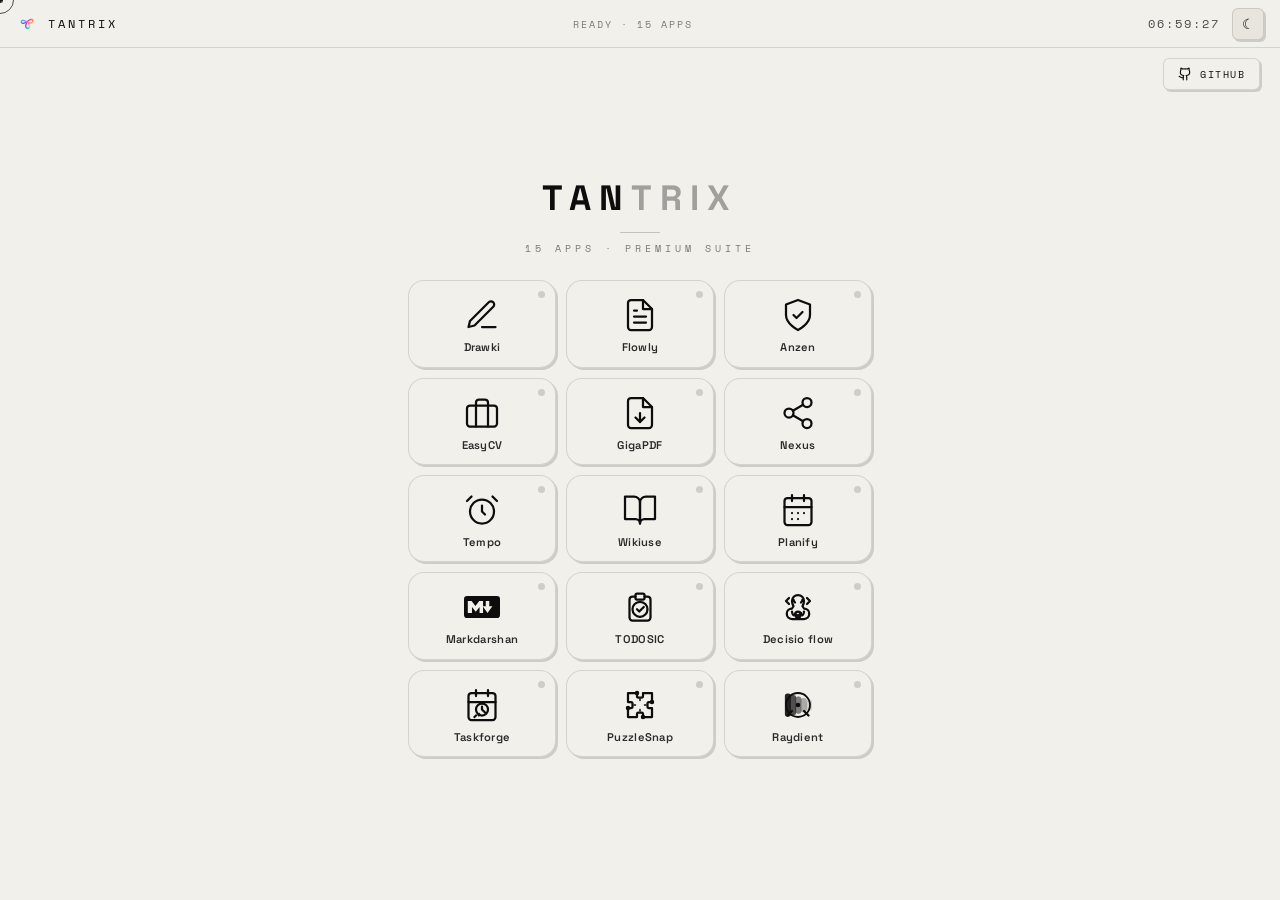
==== commit 3ee8ab7d: "Add files via upload" ====
--- a/index.html
+++ b/index.html
@@ -84,7 +84,6 @@
   font-size: .72rem; letter-spacing: 3px; text-transform: uppercase;
   color: var(--ink); display: flex; align-items: center; gap: 10px;
 }
-/* REPLACED: logo-mark now shows icon.png */
 .logo-mark {
   width: 22px;
   height: 22px;
@@ -172,7 +171,7 @@
   width: 40px; height: 1.5px; background: var(--ink); margin: 12px auto 0; opacity: 0.2;
 }
 
-/* APP GRID — 12 apps */
+/* APP GRID — 15 apps */
 .app-grid {
   display: grid;
   grid-template-columns: repeat(3, minmax(100px, 148px));
@@ -265,7 +264,7 @@
 .loader-bar-bg { width: 180px; height: 2px; background: var(--paper3); border-radius: 2px; overflow: hidden; }
 .loader-bar-fill { height: 100%; width: 0%; background: var(--ink); border-radius: 2px; transition: width .75s cubic-bezier(.65,0,.35,1); }
 
-/* STAGGER — 12 items */
+/* STAGGER — 15 items */
 .stagger-1  { animation-delay: .04s !important; }
 .stagger-2  { animation-delay: .08s !important; }
 .stagger-3  { animation-delay: .12s !important; }
@@ -278,6 +277,9 @@
 .stagger-10 { animation-delay: .40s !important; }
 .stagger-11 { animation-delay: .44s !important; }
 .stagger-12 { animation-delay: .48s !important; }
+.stagger-13 { animation-delay: .52s !important; }
+.stagger-14 { animation-delay: .56s !important; }
+.stagger-15 { animation-delay: .60s !important; }
 </style>
 </head>
 <body>
@@ -287,13 +289,12 @@
 
 <header id="topbar">
   <div class="topbar-logo">
-    <!-- REPLACED: logo-mark now contains icon.png -->
     <div class="logo-mark">
       <img src="icon.png" alt="Tantrix logo">
     </div>
     Tantrix
   </div>
-  <div class="topbar-status" id="statusText">Ready · 12 apps</div>
+  <div class="topbar-status" id="statusText">Ready · 15 apps</div>
   <div class="topbar-right">
     <div id="clock">--:--:--</div>
     <button id="themeBtn" class="hover-target" title="Toggle theme">☀</button>
@@ -312,7 +313,7 @@
   <div class="wordmark">
     <h1>Tan<span>trix</span></h1>
     <div class="wordmark-line"></div>
-    <p>12 apps · Premium Suite</p>
+    <p>15 apps · Premium Suite</p>
   </div>
   <div class="app-grid" id="appGrid"></div>
 </main>
@@ -324,7 +325,7 @@
 </div>
 
 <script>
-// APPS ARRAY — includes TODOSIC and Decisio flow
+// APPS ARRAY — 15 apps
 const APPS = [
   { id:'drawkiboard', name:'Drawki',      url:'Drawkiboard.html',
     icon:`<svg xmlns="http://www.w3.org/2000/svg" viewBox="0 0 24 24" fill="none" stroke="currentColor"><path stroke-linecap="round" stroke-linejoin="round" d="M12 20h9"/><path stroke-linecap="round" stroke-linejoin="round" d="M16.5 3.5a2.121 2.121 0 0 1 3 3L7 19l-4 1 1-4L16.5 3.5z"/></svg>` },
@@ -346,23 +347,63 @@
     icon:`<svg xmlns="http://www.w3.org/2000/svg" viewBox="0 0 24 24" fill="none" stroke="currentColor"><rect stroke-linecap="round" stroke-linejoin="round" x="3" y="4" width="18" height="18" rx="2" ry="2"/><line stroke-linecap="round" stroke-linejoin="round" x1="16" x2="16" y1="2" y2="6"/><line stroke-linecap="round" stroke-linejoin="round" x1="8" x2="8" y1="2" y2="6"/><line stroke-linecap="round" stroke-linejoin="round" x1="3" x2="21" y1="10" y2="10"/><path stroke-linecap="round" stroke-linejoin="round" d="M8 14h.01"/><path stroke-linecap="round" stroke-linejoin="round" d="M12 14h.01"/><path stroke-linecap="round" stroke-linejoin="round" d="M16 14h.01"/><path stroke-linecap="round" stroke-linejoin="round" d="M8 18h.01"/><path stroke-linecap="round" stroke-linejoin="round" d="M12 18h.01"/></svg>` },
   { id:'markdarshan', name:'Markdarshan', url:'markdarshan.html',
     icon:`<svg xmlns="http://www.w3.org/2000/svg" viewBox="0 0 208 128" fill="none"><rect width="208" height="128" rx="18" fill="currentColor"/><path d="M22 98V30h22l22 28 22-28h22v68H90V64L68 92 46 64v34H22z" fill="var(--paper)"/><path d="M136 98l28-38h-18V30h-20v30h-18l28 38z" fill="var(--paper)"/></svg>` },
-  // TODOSIC — todo list app
+  // TODOSIC — todo list app with proper tick in circle
   { id:'todosic',     name:'TODOSIC',     url:'todosic.html',
-    icon:`<svg xmlns="http://www.w3.org/2000/svg" viewBox="0 0 24 24" fill="none" stroke="currentColor" stroke-width="1.5"><path stroke-linecap="round" stroke-linejoin="round" d="M9 5H7a2 2 0 0 0-2 2v12a2 2 0 0 0 2 2h10a2 2 0 0 0 2-2V7a2 2 0 0 0-2-2h-2"/><rect x="9" y="3" width="6" height="4" rx="1" stroke-linecap="round"/><path stroke-linecap="round" stroke-linejoin="round" d="M9 12h6M9 16h6"/><circle cx="12" cy="12" r="1" fill="currentColor" stroke="none"/><circle cx="12" cy="16" r="1" fill="currentColor" stroke="none"/></svg>` },
-  // Decisio flow — decision making tool for ADHD with brain icon
+    icon:`<svg xmlns="http://www.w3.org/2000/svg" viewBox="0 0 24 24" fill="none" stroke="currentColor" stroke-width="1.5">
+      <path stroke-linecap="round" stroke-linejoin="round" d="M9 5H7a2 2 0 0 0-2 2v12a2 2 0 0 0 2 2h10a2 2 0 0 0 2-2V7a2 2 0 0 0-2-2h-2"/>
+      <rect x="9" y="3" width="6" height="4" rx="1" stroke-linecap="round"/>
+      <circle cx="12" cy="13.5" r="5" stroke="currentColor" fill="none"/>
+      <path stroke-linecap="round" stroke-linejoin="round" d="m10 13.5 1.5 1.5 3-3"/>
+    </svg>` },
+  // Decisio flow
   { id:'decisioflow', name:'Decisio flow', url:'decisioflow.html',
     icon:`<svg xmlns="http://www.w3.org/2000/svg" viewBox="0 0 24 24" fill="none" stroke="currentColor" stroke-width="1.5">
-      <!-- Brain outline -->
       <path stroke-linecap="round" stroke-linejoin="round" d="M12 4a4 4 0 0 0-4 4c0 1.5.5 2.5 1 3.5L8 13c-2 0-3.5 1.5-3.5 3.5S6 20 8 20h8c2 0 3.5-1.5 3.5-3.5S18 13 16 13l-1-1.5c.5-1 1-2 1-3.5a4 4 0 0 0-4-4z"/>
-      <!-- Brain fold lines -->
       <path stroke-linecap="round" stroke-linejoin="round" d="M9 7c0 1 .5 1.5 1 2M15 7c0 1-.5 1.5-1 2"/>
       <path stroke-linecap="round" stroke-linejoin="round" d="M8 15c0 1 .5 2 1 2.5M16 15c0 1-.5 2-1 2.5"/>
-      <!-- Decision flow arrows -->
       <path stroke-linecap="round" stroke-linejoin="round" d="M6 10 4 8 6 6"/>
       <path stroke-linecap="round" stroke-linejoin="round" d="M18 10 20 8 18 6"/>
-      <!-- Checkmark node -->
       <circle cx="12" cy="17" r="2" stroke="currentColor" fill="none"/>
       <path stroke-linecap="round" stroke-linejoin="round" d="m11 17 1 1 2-2"/>
+    </svg>` },
+  // Taskforge
+  { id:'taskforge',   name:'Taskforge',   url:'taskforge.html',
+    icon:`<svg xmlns="http://www.w3.org/2000/svg" viewBox="0 0 24 24" fill="none" stroke="currentColor" stroke-width="1.5">
+      <rect x="3" y="4" width="18" height="18" rx="2" ry="2" stroke-linecap="round"/>
+      <line x1="8" y1="2" x2="8" y2="6" stroke-linecap="round"/>
+      <line x1="16" y1="2" x2="16" y2="6" stroke-linecap="round"/>
+      <line x1="3" y1="10" x2="21" y2="10" stroke-linecap="round"/>
+      <circle cx="12" cy="15" r="4" stroke-linecap="round"/>
+      <polyline points="12 13 12 15 14 17" stroke-linecap="round" stroke-linejoin="round"/>
+      <path d="M6 20 L8 18 L9 19 L7 21 L6 20Z" fill="currentColor" stroke="none" />
+      <path d="M9 19 L10 17 L11 18 L10 20 L9 19Z" fill="currentColor" stroke="none" />
+    </svg>` },
+  // PuzzleSnap
+  { id:'puzzlesnap',  name:'PuzzleSnap',  url:'puzzlesnap.html',
+    icon:`<svg xmlns="http://www.w3.org/2000/svg" viewBox="0 0 24 24" fill="none" stroke="currentColor" stroke-width="1.5">
+      <path stroke-linecap="round" stroke-linejoin="round" d="M4 4h6v2a1 1 0 0 0 1 1h2a1 1 0 0 0 1-1V4h6v6h-2a1 1 0 0 0-1 1v2a1 1 0 0 0 1 1h2v6h-6v-2a1 1 0 0 0-1-1h-2a1 1 0 0 0-1 1v2H4v-6h2a1 1 0 0 0 1-1v-2a1 1 0 0 0-1-1H4V4z"/>
+      <circle cx="10" cy="4" r="1.5" fill="currentColor" stroke="none"/>
+      <circle cx="20" cy="10" r="1.5" fill="currentColor" stroke="none"/>
+      <circle cx="14" cy="20" r="1.5" fill="currentColor" stroke="none"/>
+      <circle cx="4" cy="14" r="1.5" fill="currentColor" stroke="none"/>
+      <path stroke-linecap="round" stroke-linejoin="round" d="M12 8v1M12 15v1M8 12h1M15 12h1" stroke-width="1"/>
+    </svg>` },
+  // RAYDIENT — Hue Studio gradient generator with proper gradient icon
+  { id:'raydient',    name:'Raydient',    url:'raydient.html',
+    icon:`<svg xmlns="http://www.w3.org/2000/svg" viewBox="0 0 24 24" fill="none" stroke="currentColor" stroke-width="1.5">
+      <!-- Color wheel / gradient circle -->
+      <circle cx="12" cy="12" r="8" stroke="currentColor" fill="none" stroke-width="1.2"/>
+      <!-- Gradient spectrum bars -->
+      <rect x="4" y="5" width="2.5" height="14" rx="1" fill="currentColor" opacity="0.9"/>
+      <rect x="7.5" y="6" width="2.5" height="12" rx="1" fill="currentColor" opacity="0.7"/>
+      <rect x="11" y="7" width="2.5" height="10" rx="1" fill="currentColor" opacity="0.5"/>
+      <rect x="14.5" y="8" width="2.5" height="8" rx="1" fill="currentColor" opacity="0.3"/>
+      <rect x="18" y="9" width="2.5" height="6" rx="1" fill="currentColor" opacity="0.15"/>
+      <!-- Dropper / picker icon -->
+      <path stroke-linecap="round" stroke-linejoin="round" d="M16 16L19 19"/>
+      <path stroke-linecap="round" stroke-linejoin="round" d="M8 16L5 19"/>
+      <!-- Center hue dot -->
+      <circle cx="12" cy="12" r="1.5" fill="currentColor" stroke="none"/>
     </svg>` }
 ];
 
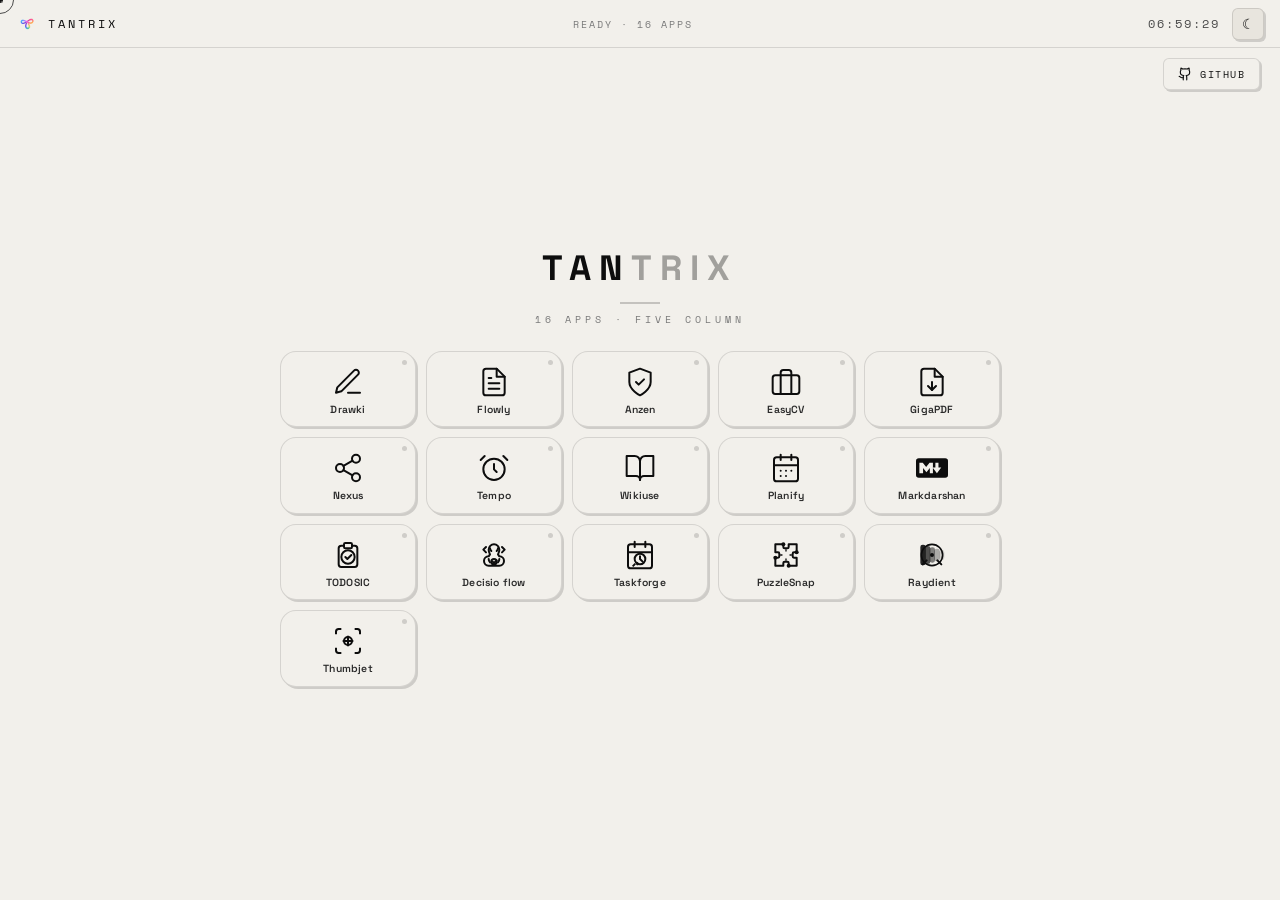
==== commit 2ed8ea98: "Update index.html" ====
--- a/index.html
+++ b/index.html
@@ -171,29 +171,32 @@
   width: 40px; height: 1.5px; background: var(--ink); margin: 12px auto 0; opacity: 0.2;
 }
 
-/* APP GRID — 15 apps */
+/* APP GRID — 5 columns */
 .app-grid {
   display: grid;
-  grid-template-columns: repeat(3, minmax(100px, 148px));
+  grid-template-columns: repeat(5, minmax(80px, 1fr));
   gap: 10px;
   width: 100%;
-  max-width: 520px;
+  max-width: 720px;
   justify-content: center;
   animation: gridIn .6s cubic-bezier(.23,1,.32,1) .2s backwards;
 }
 @keyframes gridIn { from { opacity: 0; transform: translateY(20px); } to { opacity: 1; transform: translateY(0); } }
-@media (max-width: 400px) {
-  .app-grid { grid-template-columns: repeat(3, 1fr); gap: 8px; }
+@media (max-width: 580px) {
+  .app-grid { grid-template-columns: repeat(5, 1fr); gap: 6px; }
+}
+@media (max-width: 440px) {
+  .app-grid { gap: 4px; }
 }
 
 .app-card {
   position: relative;
-  padding: 16px 8px 12px;
+  padding: 14px 4px 10px;
   background: var(--paper);
   border: 1px solid var(--border);
   border-radius: 16px;
   display: flex; flex-direction: column;
-  align-items: center; gap: 8px;
+  align-items: center; gap: 6px;
   cursor: pointer;
   box-shadow: var(--shadow);
   transition: transform .25s cubic-bezier(.23,1,.32,1), box-shadow .25s, background .2s;
@@ -214,19 +217,19 @@
   background: var(--paper2);
 }
 .app-card-tag {
-  position: absolute; top: 10px; right: 10px;
-  width: 7px; height: 7px; border-radius: 50%;
+  position: absolute; top: 8px; right: 8px;
+  width: 5px; height: 5px; border-radius: 50%;
   background: var(--ink); opacity: 0.15;
 }
 .app-card:hover .app-card-tag { opacity: 0.6; }
 .app-icon {
-  width: 36px; height: 36px; color: var(--ink); display: flex; align-items: center; justify-content: center;
+  width: 32px; height: 32px; color: var(--ink); display: flex; align-items: center; justify-content: center;
   transition: transform .25s cubic-bezier(.23,1,.32,1);
 }
 .app-icon svg { width: 100%; height: 100%; stroke-width: 1.5; overflow: visible; }
 .app-card:hover .app-icon { transform: scale(1.1) translateY(-2px); }
 .app-label {
-  font-size: .7rem; font-weight: 600; letter-spacing: .3px; color: var(--ink2);
+  font-size: .65rem; font-weight: 600; letter-spacing: .2px; color: var(--ink2);
   transition: color .2s; text-align: center; line-height: 1.2;
   word-break: break-word;
 }
@@ -264,7 +267,7 @@
 .loader-bar-bg { width: 180px; height: 2px; background: var(--paper3); border-radius: 2px; overflow: hidden; }
 .loader-bar-fill { height: 100%; width: 0%; background: var(--ink); border-radius: 2px; transition: width .75s cubic-bezier(.65,0,.35,1); }
 
-/* STAGGER — 15 items */
+/* STAGGER — up to 18 for safety */
 .stagger-1  { animation-delay: .04s !important; }
 .stagger-2  { animation-delay: .08s !important; }
 .stagger-3  { animation-delay: .12s !important; }
@@ -280,6 +283,9 @@
 .stagger-13 { animation-delay: .52s !important; }
 .stagger-14 { animation-delay: .56s !important; }
 .stagger-15 { animation-delay: .60s !important; }
+.stagger-16 { animation-delay: .64s !important; }
+.stagger-17 { animation-delay: .68s !important; }
+.stagger-18 { animation-delay: .72s !important; }
 </style>
 </head>
 <body>
@@ -294,7 +300,7 @@
     </div>
     Tantrix
   </div>
-  <div class="topbar-status" id="statusText">Ready · 15 apps</div>
+  <div class="topbar-status" id="statusText">Ready · 16 apps</div>
   <div class="topbar-right">
     <div id="clock">--:--:--</div>
     <button id="themeBtn" class="hover-target" title="Toggle theme">☀</button>
@@ -313,7 +319,7 @@
   <div class="wordmark">
     <h1>Tan<span>trix</span></h1>
     <div class="wordmark-line"></div>
-    <p>15 apps · Premium Suite</p>
+    <p>16 apps · five column</p>
   </div>
   <div class="app-grid" id="appGrid"></div>
 </main>
@@ -325,7 +331,7 @@
 </div>
 
 <script>
-// APPS ARRAY — 15 apps
+// APPS ARRAY — 16 apps including Thumbjet
 const APPS = [
   { id:'drawkiboard', name:'Drawki',      url:'Drawkiboard.html',
     icon:`<svg xmlns="http://www.w3.org/2000/svg" viewBox="0 0 24 24" fill="none" stroke="currentColor"><path stroke-linecap="round" stroke-linejoin="round" d="M12 20h9"/><path stroke-linecap="round" stroke-linejoin="round" d="M16.5 3.5a2.121 2.121 0 0 1 3 3L7 19l-4 1 1-4L16.5 3.5z"/></svg>` },
@@ -347,7 +353,6 @@
     icon:`<svg xmlns="http://www.w3.org/2000/svg" viewBox="0 0 24 24" fill="none" stroke="currentColor"><rect stroke-linecap="round" stroke-linejoin="round" x="3" y="4" width="18" height="18" rx="2" ry="2"/><line stroke-linecap="round" stroke-linejoin="round" x1="16" x2="16" y1="2" y2="6"/><line stroke-linecap="round" stroke-linejoin="round" x1="8" x2="8" y1="2" y2="6"/><line stroke-linecap="round" stroke-linejoin="round" x1="3" x2="21" y1="10" y2="10"/><path stroke-linecap="round" stroke-linejoin="round" d="M8 14h.01"/><path stroke-linecap="round" stroke-linejoin="round" d="M12 14h.01"/><path stroke-linecap="round" stroke-linejoin="round" d="M16 14h.01"/><path stroke-linecap="round" stroke-linejoin="round" d="M8 18h.01"/><path stroke-linecap="round" stroke-linejoin="round" d="M12 18h.01"/></svg>` },
   { id:'markdarshan', name:'Markdarshan', url:'markdarshan.html',
     icon:`<svg xmlns="http://www.w3.org/2000/svg" viewBox="0 0 208 128" fill="none"><rect width="208" height="128" rx="18" fill="currentColor"/><path d="M22 98V30h22l22 28 22-28h22v68H90V64L68 92 46 64v34H22z" fill="var(--paper)"/><path d="M136 98l28-38h-18V30h-20v30h-18l28 38z" fill="var(--paper)"/></svg>` },
-  // TODOSIC — todo list app with proper tick in circle
   { id:'todosic',     name:'TODOSIC',     url:'todosic.html',
     icon:`<svg xmlns="http://www.w3.org/2000/svg" viewBox="0 0 24 24" fill="none" stroke="currentColor" stroke-width="1.5">
       <path stroke-linecap="round" stroke-linejoin="round" d="M9 5H7a2 2 0 0 0-2 2v12a2 2 0 0 0 2 2h10a2 2 0 0 0 2-2V7a2 2 0 0 0-2-2h-2"/>
@@ -355,7 +360,6 @@
       <circle cx="12" cy="13.5" r="5" stroke="currentColor" fill="none"/>
       <path stroke-linecap="round" stroke-linejoin="round" d="m10 13.5 1.5 1.5 3-3"/>
     </svg>` },
-  // Decisio flow
   { id:'decisioflow', name:'Decisio flow', url:'decisioflow.html',
     icon:`<svg xmlns="http://www.w3.org/2000/svg" viewBox="0 0 24 24" fill="none" stroke="currentColor" stroke-width="1.5">
       <path stroke-linecap="round" stroke-linejoin="round" d="M12 4a4 4 0 0 0-4 4c0 1.5.5 2.5 1 3.5L8 13c-2 0-3.5 1.5-3.5 3.5S6 20 8 20h8c2 0 3.5-1.5 3.5-3.5S18 13 16 13l-1-1.5c.5-1 1-2 1-3.5a4 4 0 0 0-4-4z"/>
@@ -366,7 +370,6 @@
       <circle cx="12" cy="17" r="2" stroke="currentColor" fill="none"/>
       <path stroke-linecap="round" stroke-linejoin="round" d="m11 17 1 1 2-2"/>
     </svg>` },
-  // Taskforge
   { id:'taskforge',   name:'Taskforge',   url:'taskforge.html',
     icon:`<svg xmlns="http://www.w3.org/2000/svg" viewBox="0 0 24 24" fill="none" stroke="currentColor" stroke-width="1.5">
       <rect x="3" y="4" width="18" height="18" rx="2" ry="2" stroke-linecap="round"/>
@@ -378,7 +381,6 @@
       <path d="M6 20 L8 18 L9 19 L7 21 L6 20Z" fill="currentColor" stroke="none" />
       <path d="M9 19 L10 17 L11 18 L10 20 L9 19Z" fill="currentColor" stroke="none" />
     </svg>` },
-  // PuzzleSnap
   { id:'puzzlesnap',  name:'PuzzleSnap',  url:'puzzlesnap.html',
     icon:`<svg xmlns="http://www.w3.org/2000/svg" viewBox="0 0 24 24" fill="none" stroke="currentColor" stroke-width="1.5">
       <path stroke-linecap="round" stroke-linejoin="round" d="M4 4h6v2a1 1 0 0 0 1 1h2a1 1 0 0 0 1-1V4h6v6h-2a1 1 0 0 0-1 1v2a1 1 0 0 0 1 1h2v6h-6v-2a1 1 0 0 0-1-1h-2a1 1 0 0 0-1 1v2H4v-6h2a1 1 0 0 0 1-1v-2a1 1 0 0 0-1-1H4V4z"/>
@@ -388,22 +390,26 @@
       <circle cx="4" cy="14" r="1.5" fill="currentColor" stroke="none"/>
       <path stroke-linecap="round" stroke-linejoin="round" d="M12 8v1M12 15v1M8 12h1M15 12h1" stroke-width="1"/>
     </svg>` },
-  // RAYDIENT — Hue Studio gradient generator with proper gradient icon
   { id:'raydient',    name:'Raydient',    url:'raydient.html',
     icon:`<svg xmlns="http://www.w3.org/2000/svg" viewBox="0 0 24 24" fill="none" stroke="currentColor" stroke-width="1.5">
-      <!-- Color wheel / gradient circle -->
       <circle cx="12" cy="12" r="8" stroke="currentColor" fill="none" stroke-width="1.2"/>
-      <!-- Gradient spectrum bars -->
       <rect x="4" y="5" width="2.5" height="14" rx="1" fill="currentColor" opacity="0.9"/>
       <rect x="7.5" y="6" width="2.5" height="12" rx="1" fill="currentColor" opacity="0.7"/>
       <rect x="11" y="7" width="2.5" height="10" rx="1" fill="currentColor" opacity="0.5"/>
       <rect x="14.5" y="8" width="2.5" height="8" rx="1" fill="currentColor" opacity="0.3"/>
       <rect x="18" y="9" width="2.5" height="6" rx="1" fill="currentColor" opacity="0.15"/>
-      <!-- Dropper / picker icon -->
       <path stroke-linecap="round" stroke-linejoin="round" d="M16 16L19 19"/>
       <path stroke-linecap="round" stroke-linejoin="round" d="M8 16L5 19"/>
-      <!-- Center hue dot -->
       <circle cx="12" cy="12" r="1.5" fill="currentColor" stroke="none"/>
+    </svg>` },
+  { id:'thumbjet',    name:'Thumbjet',    url:'thumbjet.html',
+    icon:`<svg xmlns="http://www.w3.org/2000/svg" viewBox="0 0 24 24" fill="none" stroke="currentColor" stroke-width="1.5">
+      <path d="M3 7V5a2 2 0 0 1 2-2h2"/>
+      <path d="M17 3h2a2 2 0 0 1 2 2v2"/>
+      <path d="M21 17v2a2 2 0 0 1-2 2h-2"/>
+      <path d="M7 21H5a2 2 0 0 1-2-2v-2"/>
+      <circle cx="12" cy="12" r="3"/>
+      <path d="M12 8v8M8 12h8"/>
     </svg>` }
 ];
 
@@ -417,12 +423,28 @@
   grid.appendChild(card);
 });
 
-/* LAUNCHER */
+/* LAUNCHER + fix loading screen stuck bug */
 const loader    = document.getElementById('loader');
 const loaderIcon = document.getElementById('loaderIcon');
 const loaderName = document.getElementById('loaderName');
 const loaderBar  = document.getElementById('loaderBar');
 const statusTxt  = document.getElementById('statusText');
+
+// FIX: when page loads from bfcache (back/forward), ensure loader is hidden
+window.addEventListener('pageshow', (event) => {
+  // if persisted (bfcache), hide loader and reset
+  if (event.persisted) {
+    loader.classList.remove('show');
+    loaderBar.style.width = '0%';
+    statusTxt.textContent = 'Ready · 16 apps';
+  }
+});
+
+// Also on normal load, ensure loader hidden (already by default, but safe)
+window.addEventListener('load', () => {
+  loader.classList.remove('show');
+  loaderBar.style.width = '0%';
+});
 
 function launch(app) {
   loaderIcon.innerHTML = app.icon;
@@ -430,8 +452,15 @@
   loaderBar.style.width = '0%';
   loader.classList.add('show');
   statusTxt.textContent = `Loading ${app.name}`;
-  setTimeout(() => { loaderBar.style.width = '100%'; }, 60);
-  setTimeout(() => { window.location.href = app.url; }, 950);
+  
+  // force reflow to restart transition
+  void loaderBar.offsetWidth;
+  loaderBar.style.width = '100%';
+  
+  // Navigate after animation
+  setTimeout(() => { 
+    window.location.href = app.url; 
+  }, 950);
 }
 
 /* RIPPLE */
@@ -490,4 +519,4 @@
 })();
 </script>
 </body>
-</html>+</html>
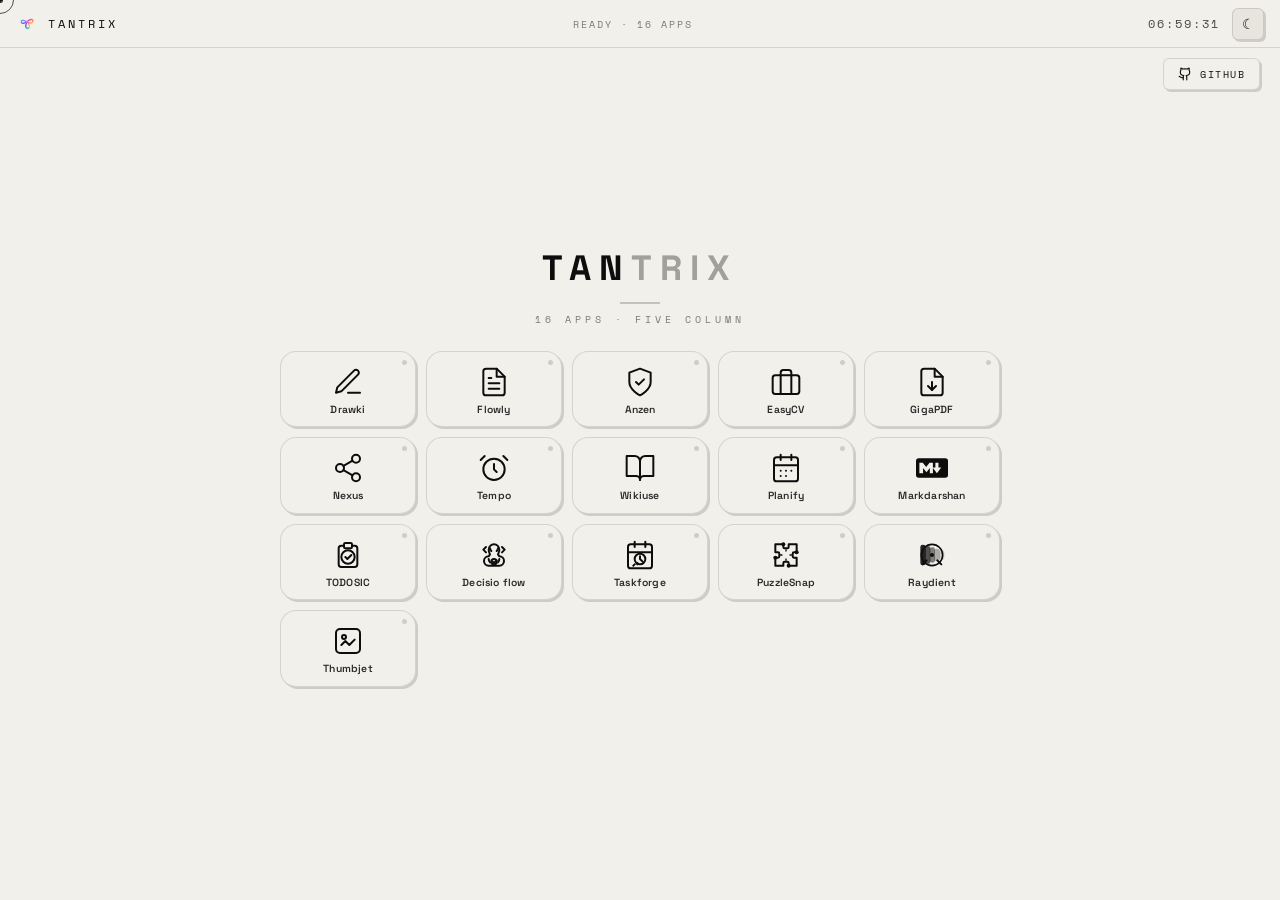
==== commit 30b39e2c: "Update index.html" ====
--- a/index.html
+++ b/index.html
@@ -403,14 +403,24 @@
       <circle cx="12" cy="12" r="1.5" fill="currentColor" stroke="none"/>
     </svg>` },
   { id:'thumbjet',    name:'Thumbjet',    url:'thumbjet.html',
-    icon:`<svg xmlns="http://www.w3.org/2000/svg" viewBox="0 0 24 24" fill="none" stroke="currentColor" stroke-width="1.5">
-      <path d="M3 7V5a2 2 0 0 1 2-2h2"/>
-      <path d="M17 3h2a2 2 0 0 1 2 2v2"/>
-      <path d="M21 17v2a2 2 0 0 1-2 2h-2"/>
-      <path d="M7 21H5a2 2 0 0 1-2-2v-2"/>
-      <circle cx="12" cy="12" r="3"/>
-      <path d="M12 8v8M8 12h8"/>
-    </svg>` }
+    icon:`<svg xmlns="http://www.w3.org/2000/svg" 
+     viewBox="0 0 24 24" 
+     fill="none" 
+     stroke="currentColor" 
+     stroke-width="1.5" 
+     stroke-linecap="round" 
+     stroke-linejoin="round">
+
+  <!-- outer frame -->
+  <rect x="3" y="3" width="18" height="18" rx="3"></rect>
+
+  <!-- image mountain -->
+  <path d="M7 15l3-3 3 3 4-4"></path>
+
+  <!-- sun -->
+  <circle cx="9" cy="9" r="1.5"></circle>
+
+</svg>` }
 ];
 
 const grid = document.getElementById('appGrid');
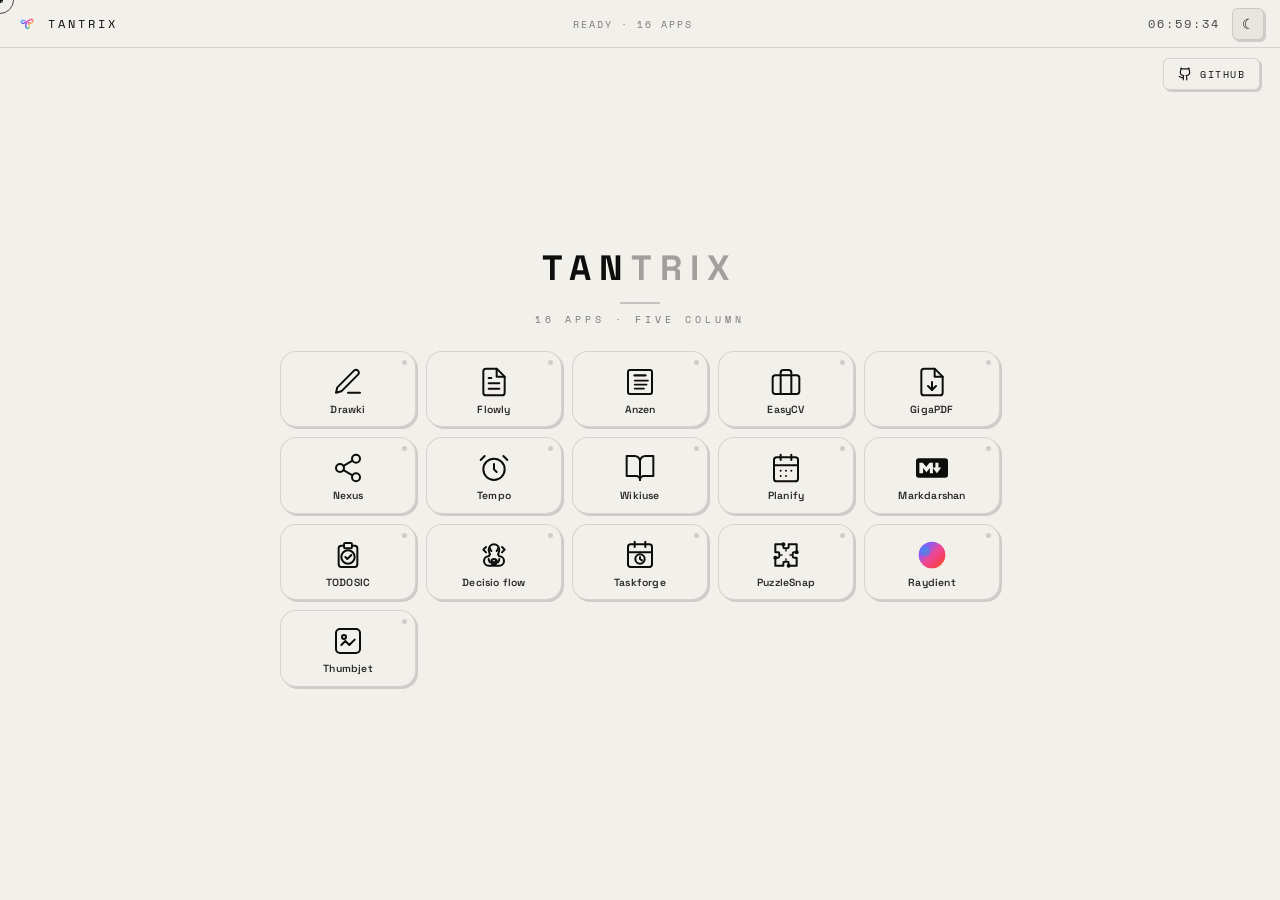
==== commit 0cb61f7d: "Update index.html" ====
--- a/index.html
+++ b/index.html
@@ -338,7 +338,15 @@
   { id:'flowlynotes', name:'Flowly',      url:'Flowlynotes.html',
     icon:`<svg xmlns="http://www.w3.org/2000/svg" viewBox="0 0 24 24" fill="none" stroke="currentColor"><path stroke-linecap="round" stroke-linejoin="round" d="M14 2H6a2 2 0 0 0-2 2v16a2 2 0 0 0 2 2h12a2 2 0 0 0 2-2V8z"/><path stroke-linecap="round" stroke-linejoin="round" d="M14 2v6h6"/><line stroke-linecap="round" stroke-linejoin="round" x1="16" x2="8" y1="13" y2="13"/><line stroke-linecap="round" stroke-linejoin="round" x1="16" x2="8" y1="17" y2="17"/><line stroke-linecap="round" stroke-linejoin="round" x1="10" x2="8" y1="9" y2="9"/></svg>` },
   { id:'anzen',       name:'Anzen',       url:'anzen.html',
-    icon:`<svg xmlns="http://www.w3.org/2000/svg" viewBox="0 0 24 24" fill="none" stroke="currentColor"><path stroke-linecap="round" stroke-linejoin="round" d="M12 22s8-4 8-10V5l-8-3-8 3v7c0 6 8 10 8 10z"/><path stroke-linecap="round" stroke-linejoin="round" d="m9 12 2 2 4-4"/></svg>` },
+    icon:`<svg xmlns="http://www.w3.org/2000/svg" viewBox="0 0 24 24" fill="none" stroke="currentColor" stroke-width="1.5">
+  <rect x="3" y="3" width="18" height="18" rx="1.5" />
+  <line x1="8" y1="7" x2="16" y2="7" stroke-width="1.8" stroke-linecap="round" />
+  <line x1="8" y1="11" x2="18" y2="11" stroke-width="1.2" stroke-linecap="round" />
+  <line x1="8" y1="14" x2="17" y2="14" stroke-width="1.2" stroke-linecap="round" />
+  <line x1="8" y1="17" x2="15" y2="17" stroke-width="1.2" stroke-linecap="round" />
+  <line x1="3" y1="8" x2="3" y2="16" stroke-width="1.5" stroke-linecap="round" />
+  <line x1="3" y1="8" x2="3" y2="8" />
+</svg>` },
   { id:'easycv',      name:'EasyCV',      url:'easycv.html',
     icon:`<svg xmlns="http://www.w3.org/2000/svg" viewBox="0 0 24 24" fill="none" stroke="currentColor"><rect stroke-linecap="round" stroke-linejoin="round" width="20" height="14" x="2" y="7" rx="2" ry="2"/><path stroke-linecap="round" stroke-linejoin="round" d="M16 21V5a2 2 0 0 0-2-2h-4a2 2 0 0 0-2 2v16"/></svg>` },
   { id:'gigapdf',     name:'GigaPDF',     url:'gigapdf.html',
@@ -371,16 +379,29 @@
       <path stroke-linecap="round" stroke-linejoin="round" d="m11 17 1 1 2-2"/>
     </svg>` },
   { id:'taskforge',   name:'Taskforge',   url:'taskforge.html',
-    icon:`<svg xmlns="http://www.w3.org/2000/svg" viewBox="0 0 24 24" fill="none" stroke="currentColor" stroke-width="1.5">
-      <rect x="3" y="4" width="18" height="18" rx="2" ry="2" stroke-linecap="round"/>
-      <line x1="8" y1="2" x2="8" y2="6" stroke-linecap="round"/>
-      <line x1="16" y1="2" x2="16" y2="6" stroke-linecap="round"/>
-      <line x1="3" y1="10" x2="21" y2="10" stroke-linecap="round"/>
-      <circle cx="12" cy="15" r="4" stroke-linecap="round"/>
-      <polyline points="12 13 12 15 14 17" stroke-linecap="round" stroke-linejoin="round"/>
-      <path d="M6 20 L8 18 L9 19 L7 21 L6 20Z" fill="currentColor" stroke="none" />
-      <path d="M9 19 L10 17 L11 18 L10 20 L9 19Z" fill="currentColor" stroke="none" />
-    </svg>` },
+    icon:`<svg xmlns="http://www.w3.org/2000/svg"
+     viewBox="0 0 24 24"
+     fill="none"
+     stroke="currentColor"
+     stroke-width="1.5"
+     stroke-linecap="round"
+     stroke-linejoin="round">
+
+  <!-- calendar body -->
+  <rect x="3" y="4" width="18" height="17" rx="2"/>
+
+  <!-- top hooks -->
+  <line x1="8" y1="2" x2="8" y2="6"/>
+  <line x1="16" y1="2" x2="16" y2="6"/>
+
+  <!-- divider -->
+  <line x1="3" y1="10" x2="21" y2="10"/>
+
+  <!-- clock -->
+  <circle cx="12" cy="15" r="3.5"/>
+  <path d="M12 13.5v1.5l1.5 1"/>
+
+</svg>` },
   { id:'puzzlesnap',  name:'PuzzleSnap',  url:'puzzlesnap.html',
     icon:`<svg xmlns="http://www.w3.org/2000/svg" viewBox="0 0 24 24" fill="none" stroke="currentColor" stroke-width="1.5">
       <path stroke-linecap="round" stroke-linejoin="round" d="M4 4h6v2a1 1 0 0 0 1 1h2a1 1 0 0 0 1-1V4h6v6h-2a1 1 0 0 0-1 1v2a1 1 0 0 0 1 1h2v6h-6v-2a1 1 0 0 0-1-1h-2a1 1 0 0 0-1 1v2H4v-6h2a1 1 0 0 0 1-1v-2a1 1 0 0 0-1-1H4V4z"/>
@@ -391,17 +412,23 @@
       <path stroke-linecap="round" stroke-linejoin="round" d="M12 8v1M12 15v1M8 12h1M15 12h1" stroke-width="1"/>
     </svg>` },
   { id:'raydient',    name:'Raydient',    url:'raydient.html',
-    icon:`<svg xmlns="http://www.w3.org/2000/svg" viewBox="0 0 24 24" fill="none" stroke="currentColor" stroke-width="1.5">
-      <circle cx="12" cy="12" r="8" stroke="currentColor" fill="none" stroke-width="1.2"/>
-      <rect x="4" y="5" width="2.5" height="14" rx="1" fill="currentColor" opacity="0.9"/>
-      <rect x="7.5" y="6" width="2.5" height="12" rx="1" fill="currentColor" opacity="0.7"/>
-      <rect x="11" y="7" width="2.5" height="10" rx="1" fill="currentColor" opacity="0.5"/>
-      <rect x="14.5" y="8" width="2.5" height="8" rx="1" fill="currentColor" opacity="0.3"/>
-      <rect x="18" y="9" width="2.5" height="6" rx="1" fill="currentColor" opacity="0.15"/>
-      <path stroke-linecap="round" stroke-linejoin="round" d="M16 16L19 19"/>
-      <path stroke-linecap="round" stroke-linejoin="round" d="M8 16L5 19"/>
-      <circle cx="12" cy="12" r="1.5" fill="currentColor" stroke="none"/>
-    </svg>` },
+    icon:`<svg xmlns="http://www.w3.org/2000/svg" viewBox="0 0 24 24">
+  <defs>
+    <linearGradient id="grad1" x1="0%" y1="0%" x2="100%" y2="100%">
+      <stop offset="0%" stop-color="#6366F1" />
+      <stop offset="25%" stop-color="#8B5CF6" />
+      <stop offset="50%" stop-color="#EC4899" />
+      <stop offset="75%" stop-color="#F43F5E" />
+      <stop offset="100%" stop-color="#F97316" />
+    </linearGradient>
+    <radialGradient id="grad2" cx="50%" cy="50%" r="50%">
+      <stop offset="0%" stop-color="#06B6D4" />
+      <stop offset="100%" stop-color="#3B82F6" />
+    </radialGradient>
+  </defs>
+  <circle cx="12" cy="12" r="10" fill="url(#grad1)" />
+  <circle cx="7" cy="9" r="4" fill="url(#grad2)" opacity="0.5" />
+</svg>` },
   { id:'thumbjet',    name:'Thumbjet',    url:'thumbjet.html',
     icon:`<svg xmlns="http://www.w3.org/2000/svg" 
      viewBox="0 0 24 24" 
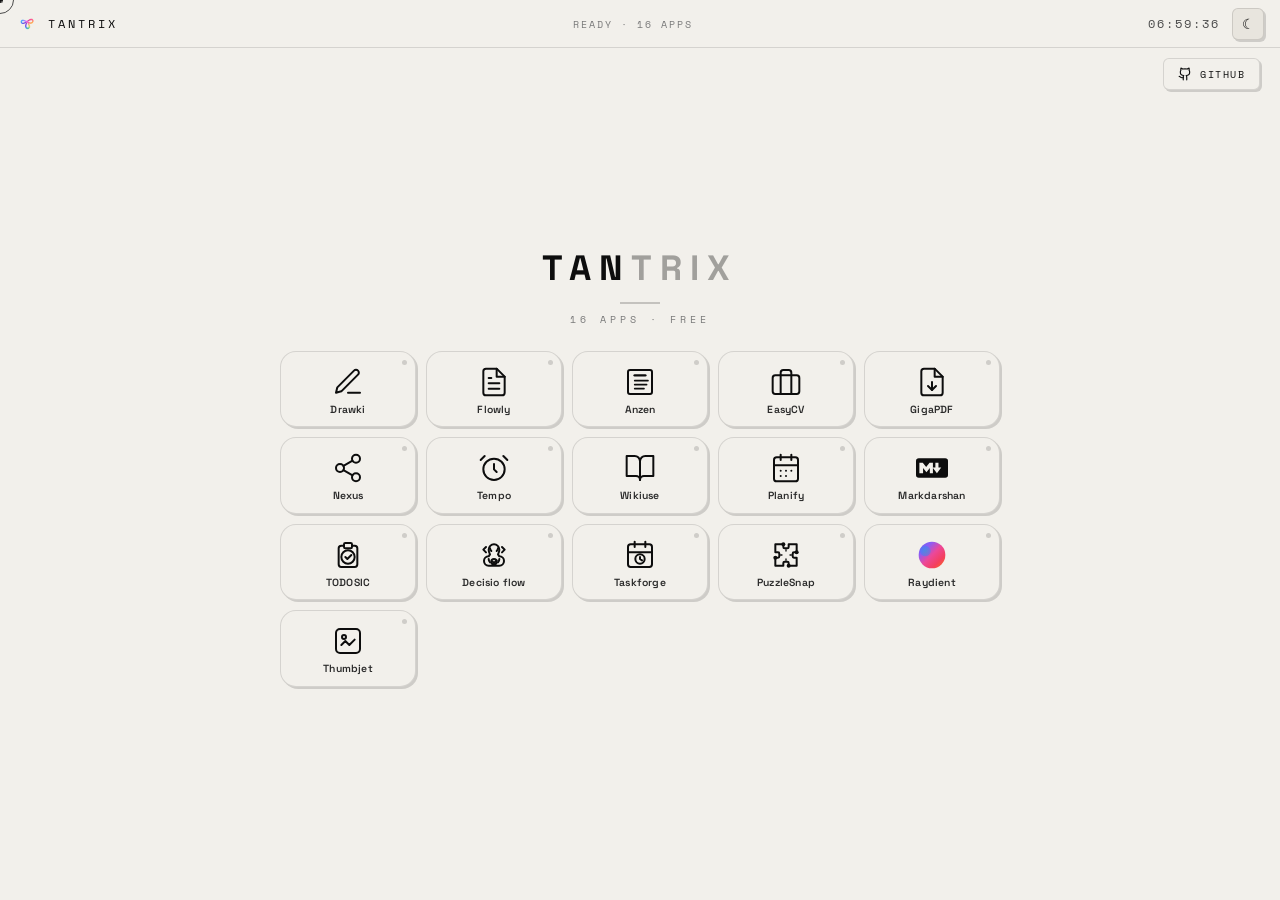
==== commit 6ad6925f: "Enhance responsive design for buttons and grid Updated responsive styles for .git-btn and .app-grid." ====
--- a/index.html
+++ b/index.html
@@ -138,7 +138,20 @@
   animation: fadeInRight .6s .2s cubic-bezier(.23,1,.32,1) backwards;
   -webkit-tap-highlight-color: transparent;
 }
-@media (max-width: 480px) { .git-btn { display: none; } }
+@media (max-width: 480px) {
+  .git-btn {
+    top: auto;
+    bottom: 20px;
+    right: 16px;
+    padding: 9px 14px;
+    border-radius: 50px;
+    box-shadow: 3px 3px 0 var(--ink3);
+    font-size: .6rem;
+    letter-spacing: 1px;
+  }
+  .git-btn .git-label { display: none; }
+  #stage { padding-bottom: 80px; }
+}
 @keyframes fadeInRight { from { transform: translateX(20px); opacity: 0; } to { transform: translateX(0); opacity: 1; } }
 .git-btn:hover { transform: translate(-1px,-1px); box-shadow: 3px 3px 0 var(--ink3); }
 .git-btn:active { transform: translate(1px,1px); box-shadow: 0 0 0 transparent; }
@@ -183,10 +196,10 @@
 }
 @keyframes gridIn { from { opacity: 0; transform: translateY(20px); } to { opacity: 1; transform: translateY(0); } }
 @media (max-width: 580px) {
-  .app-grid { grid-template-columns: repeat(5, 1fr); gap: 6px; }
+  .app-grid { grid-template-columns: repeat(3, 1fr); gap: 8px; }
 }
 @media (max-width: 440px) {
-  .app-grid { gap: 4px; }
+  .app-grid { grid-template-columns: repeat(3, 1fr); gap: 6px; }
 }
 
 .app-card {
@@ -312,14 +325,14 @@
     <path d="M15 22v-4a4.8 4.8 0 0 0-1-3.5c3 0 6-2 6-5.5.08-1.25-.27-2.48-1-3.5.28-1.15.28-2.35 0-3.5 0 0-1 0-3 1.5-2.64-.5-5.36-.5-8 0C6 2 5 2 5 2c-.3 1.15-.3 2.35 0 3.5A5.403 5.403 0 0 0 4 9c0 3.5 3 5.5 6 5.5-.39.49-.68 1.05-.85 1.65-.17.6-.22 1.23-.15 1.85v4"/>
     <path d="M9 18c-4.51 2-5-2-7-2"/>
   </svg>
-  GitHub
+  <span class="git-label">GitHub</span>
 </a>
 
 <main id="stage">
   <div class="wordmark">
     <h1>Tan<span>trix</span></h1>
     <div class="wordmark-line"></div>
-    <p>16 apps · five column</p>
+    <p>16 apps · FREE</p>
   </div>
   <div class="app-grid" id="appGrid"></div>
 </main>
